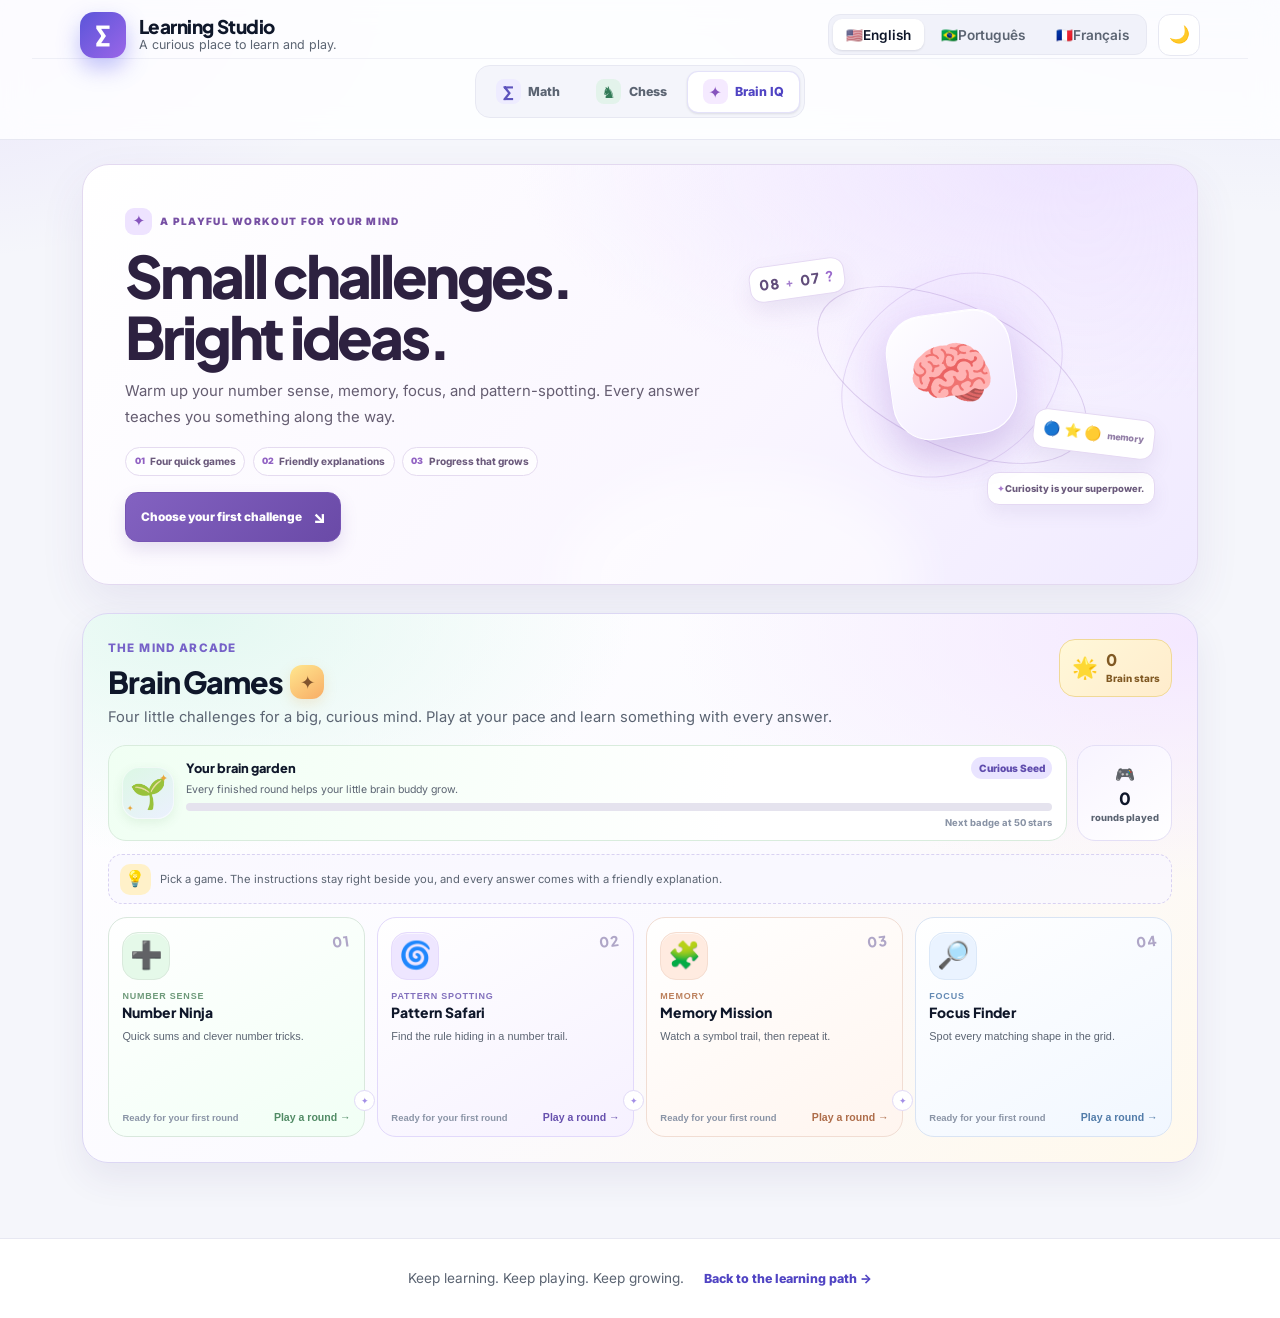
==== brain.html @ b3d2fbbc "Separate Math, Chess, and Brain IQ pages" ====
<!DOCTYPE html>
<html lang="en">
<head>
  <meta charset="UTF-8" />
  <meta name="viewport" content="width=device-width, initial-scale=1.0" />
  <meta name="description" content="Play short brain-training games for number sense, patterns, memory, and focus. Friendly explanations with optional audio." />
  <meta name="theme-color" content="#4f46e5" />
  <title>Brain IQ Games — Learning Studio</title>
  <link rel="icon" href="data:image/svg+xml,<svg xmlns='http://www.w3.org/2000/svg' viewBox='0 0 100 100'><text y='.9em' font-size='90'>🧠</text></svg>" />
  <link rel="preconnect" href="https://fonts.googleapis.com" />
  <link rel="preconnect" href="https://fonts.gstatic.com" crossorigin />
  <link href="https://fonts.googleapis.com/css2?family=Inter:wght@400;500;600;700&family=Plus+Jakarta+Sans:wght@600;700;800&display=swap" rel="stylesheet" />
  <link rel="stylesheet" href="styles.css" />
</head>
<body data-page="brain">
  <header class="app-header suite-header">
    <div class="header-inner">
      <a class="brand brand-link" href="index.html" aria-label="Learning Studio home">
        <span class="logo" aria-hidden="true">∑</span>
        <span class="brand-text"><strong data-shell-copy="brandName">Learning Studio</strong><span class="tagline" data-shell-copy="tagline">A curious place to learn and play.</span></span>
      </a>
      <div class="header-actions">
        <div class="lang-switcher" role="group" aria-label="Language" data-shell-copy-aria="languageLabel">
          <button class="lang-btn" data-lang="en" type="button" aria-label="English"><span aria-hidden="true">🇺🇸</span><span class="lang-name">English</span></button>
          <button class="lang-btn" data-lang="pt" type="button" aria-label="Português"><span aria-hidden="true">🇧🇷</span><span class="lang-name">Português</span></button>
          <button class="lang-btn" data-lang="fr" type="button" aria-label="Français"><span aria-hidden="true">🇫🇷</span><span class="lang-name">Français</span></button>
        </div>
        <button class="theme-toggle" id="themeToggle" type="button" aria-label="Toggle dark mode" title="Toggle dark mode" data-shell-copy-aria="toggleTheme" data-shell-copy-title="toggleTheme"><span class="theme-icon-moon">🌙</span><span class="theme-icon-sun">☀️</span></button>
      </div>
    </div>
    <nav class="learning-nav" aria-label="Learning areas" data-shell-copy-aria="learningAreasLabel">
      <div class="learning-nav-inner">
        <a class="learning-nav-link" href="index.html"><span class="learning-nav-icon" aria-hidden="true">∑</span><span data-shell-copy="navMath">Math</span></a>
        <a class="learning-nav-link" href="chess.html"><span class="learning-nav-icon chess" aria-hidden="true">♞</span><span data-shell-copy="navChess">Chess</span></a>
        <a class="learning-nav-link is-active" href="brain.html" aria-current="page"><span class="learning-nav-icon brain" aria-hidden="true">✦</span><span data-shell-copy="navBrain">Brain IQ</span></a>
      </div>
    </nav>
  </header>

  <main class="container experience-page brain-experience-page">
    <section class="experience-hero brain-experience-hero" aria-labelledby="pageTitle">
      <div class="experience-hero-copy">
        <p class="experience-kicker"><span>✦</span><span data-shell-copy="brainKicker">A PLAYFUL WORKOUT FOR YOUR MIND</span></p>
        <h1 id="pageTitle" data-shell-copy="brainHeroTitle">Small challenges. Bright ideas.</h1>
        <p class="experience-subtitle" data-shell-copy="brainHeroSubtitle">Warm up your number sense, memory, focus, and pattern-spotting. Every answer teaches you something along the way.</p>
        <div class="experience-highlights"><span><i>01</i><span data-shell-copy="brainHighlightOne">Four quick games</span></span><span><i>02</i><span data-shell-copy="brainHighlightTwo">Friendly explanations</span></span><span><i>03</i><span data-shell-copy="brainHighlightThree">Progress that grows</span></span></div>
        <a class="experience-cta" href="#brainGames"><span data-shell-copy="brainCta">Choose your first challenge</span><span aria-hidden="true">↘</span></a>
      </div>
      <div class="experience-art brain-experience-art" aria-hidden="true">
        <div class="brain-art-glow"></div>
        <div class="brain-art-orbit orbit-one"></div><div class="brain-art-orbit orbit-two"></div>
        <div class="brain-art-core">🧠</div>
        <div class="brain-art-card brain-card-number"><span>08</span><i>+</i><span>07</span><b>?</b></div>
        <div class="brain-art-card brain-card-memory"><span>🔵</span><span>⭐</span><span>🟡</span><i>memory</i></div>
        <div class="brain-art-note"><span>✦</span><span data-shell-copy="brainArtNote">Curiosity is your superpower.</span></div>
      </div>
    </section>

    <section class="brain-games-hub page-game-section" id="brainGames" aria-label="Brain IQ games">
      <div id="brainGamesApp" class="brain-games-app"></div>
    </section>
  </main>

  <footer class="app-footer suite-footer"><p data-shell-copy="footer">Keep learning. Keep playing. Keep growing.</p><a href="index.html" data-shell-copy="footerMathLink">Back to the learning path →</a></footer>
  <script src="site-shell.js"></script>
  <script src="brain-games.js"></script>
</body>
</html>
---- styles.css ----
/* ============================================================
   Mathematics Mastery — Design System & Layout
   ============================================================ */

:root {
  color-scheme: light;

  /* Core palette (light) */
  --bg: #eef1f9;
  --bg-soft: #f6f8fd;
  --surface: #ffffff;
  --surface-2: #f3f5fb;
  --primary: #6366f1;
  --primary-strong: #4f46e5;
  --primary-soft: #eef0ff;
  --primary-dark: #312e81;
  --accent: #8b5cf6;
  --text: #0f172a;
  --text-muted: #5b6472;
  --text-faint: #8a94a6;
  --border: #e4e8f2;
  --ring: rgba(99, 102, 241, 0.28);
  --success: #059669;
  --success-soft: #ecfdf5;
  --warning: #b45309;
  --warning-soft: #fffbeb;
  --danger: #be123c;
  --danger-soft: #fff1f2;
  --header-bg: rgba(255, 255, 255, 0.82);

  --shadow-sm: 0 1px 2px rgba(15, 23, 42, 0.05), 0 1px 3px rgba(15, 23, 42, 0.06);
  --shadow: 0 4px 14px rgba(15, 23, 42, 0.07), 0 1px 3px rgba(15, 23, 42, 0.06);
  --shadow-lg: 0 20px 45px rgba(15, 23, 42, 0.14), 0 6px 14px rgba(15, 23, 42, 0.08);

  --radius-sm: 8px;
  --radius: 14px;
  --radius-lg: 22px;
  --transition: 0.2s cubic-bezier(0.4, 0, 0.2, 1);
  --grad-primary: linear-gradient(135deg, #6366f1 0%, #8b5cf6 100%);

  --font-display: 'Plus Jakarta Sans', 'Inter', system-ui, sans-serif;
  --font-body: 'Inter', system-ui, -apple-system, 'Segoe UI', Roboto, sans-serif;
}

[data-theme="dark"] {
  color-scheme: dark;
  --bg: #0b1020;
  --bg-soft: #0e1428;
  --surface: #131a2e;
  --surface-2: #1a2238;
  --primary: #818cf8;
  --primary-strong: #6366f1;
  --primary-soft: rgba(99, 102, 241, 0.16);
  --primary-dark: #c7d2fe;
  --accent: #a78bfa;
  --text: #e6e9f2;
  --text-muted: #a5b0c6;
  --text-faint: #78839a;
  --border: #25304a;
  --ring: rgba(129, 140, 248, 0.35);
  --success: #34d399;
  --success-soft: rgba(16, 185, 129, 0.14);
  --warning: #fbbf24;
  --warning-soft: rgba(245, 158, 11, 0.14);
  --danger: #fb7185;
  --danger-soft: rgba(244, 63, 94, 0.14);
  --header-bg: rgba(19, 26, 46, 0.82);
}

*, *::before, *::after { box-sizing: border-box; }

html { scroll-behavior: smooth; -webkit-text-size-adjust: 100%; }

body {
  margin: 0;
  font-family: var(--font-body);
  background: var(--bg);
  color: var(--text);
  line-height: 1.6;
  min-height: 100vh;
  display: flex;
  flex-direction: column;
  background-image:
    radial-gradient(1100px 540px at 100% -12%, rgba(99, 102, 241, 0.12), transparent 60%),
    radial-gradient(900px 480px at -8% 0%, rgba(139, 92, 246, 0.12), transparent 55%);
  background-attachment: fixed;
}

img, svg, video, canvas { max-width: 100%; display: block; }

::selection { background: rgba(99, 102, 241, 0.25); }

:focus-visible { outline: 3px solid var(--ring); outline-offset: 2px; border-radius: 6px; }

/* ---------- Header ---------- */
.app-header {
  position: sticky;
  top: 0;
  z-index: 100;
  background: var(--header-bg);
  backdrop-filter: blur(14px) saturate(160%);
  -webkit-backdrop-filter: blur(14px) saturate(160%);
  border-bottom: 1px solid var(--border);
  padding: 0.85rem 2rem;
}

.header-inner {
  max-width: 1120px;
  margin: 0 auto;
  display: flex;
  align-items: center;
  justify-content: space-between;
  gap: 1rem;
  flex-wrap: wrap;
}

.brand { display: flex; align-items: center; gap: 0.8rem; }

.logo {
  width: 46px;
  height: 46px;
  border-radius: 14px;
  background: var(--grad-primary);
  color: #fff;
  display: grid;
  place-items: center;
  font-size: 1.45rem;
  box-shadow: 0 10px 22px rgba(99, 102, 241, 0.4);
}

.brand-text { display: flex; flex-direction: column; line-height: 1.15; }
.brand-text h1 {
  font-family: var(--font-display);
  font-size: 1.25rem;
  font-weight: 800;
  margin: 0;
  letter-spacing: -0.01em;
}
.brand-text .tagline { font-size: 0.78rem; color: var(--text-muted); }

.header-actions { display: flex; align-items: center; gap: 0.7rem; flex-wrap: wrap; }

/* Language switcher */
.lang-switcher {
  display: flex;
  gap: 0.3rem;
  padding: 0.28rem;
  background: var(--surface-2);
  border: 1px solid var(--border);
  border-radius: 12px;
}

.lang-btn {
  border: none;
  background: transparent;
  padding: 0.45rem 0.8rem;
  border-radius: 9px;
  font-size: 0.85rem;
  font-weight: 600;
  font-family: var(--font-body);
  color: var(--text-muted);
  cursor: pointer;
  transition: var(--transition);
  white-space: nowrap;
}
.lang-btn:hover { color: var(--text); }
.lang-btn.active {
  background: var(--surface);
  color: var(--text);
  box-shadow: var(--shadow-sm);
}

/* Theme toggle */
.theme-toggle {
  width: 42px;
  height: 42px;
  border-radius: 12px;
  border: 1px solid var(--border);
  background: var(--surface);
  color: var(--text);
  cursor: pointer;
  display: grid;
  place-items: center;
  font-size: 1.05rem;
  transition: var(--transition);
}
.theme-toggle:hover { border-color: var(--primary); transform: translateY(-1px); }
.theme-icon-sun { display: none; }
[data-theme="dark"] .theme-icon-moon { display: none; }
[data-theme="dark"] .theme-icon-sun { display: inline; }

/* Level filter nav */
.level-nav {
  padding: 0.7rem 1rem;
  background: var(--surface);
  border-bottom: 1px solid var(--border);
}
.level-nav-inner {
  max-width: 1120px;
  margin: 0 auto;
  display: flex;
  gap: 0.5rem;
  flex-wrap: wrap;
  justify-content: center;
}
.level-btn {
  padding: 0.5rem 1.15rem;
  border: 1px solid var(--border);
  background: var(--surface);
  border-radius: 999px;
  cursor: pointer;
  font-size: 0.88rem;
  font-weight: 600;
  font-family: var(--font-body);
  color: var(--text-muted);
  transition: var(--transition);
}
.level-btn:hover { border-color: var(--primary); color: var(--text); }
.level-btn.active {
  background: var(--grad-primary);
  border-color: transparent;
  color: #fff;
  box-shadow: 0 8px 18px rgba(99, 102, 241, 0.35);
}

/* ---------- Layout container ---------- */
.container {
  width: 100%;
  max-width: 1120px;
  margin: 0 auto;
  padding: 2rem;
  flex: 1;
}

/* ---------- Hero ---------- */
.hero {
  position: relative;
  overflow: hidden;
  padding: 2.4rem 2.2rem;
  border-radius: var(--radius-lg);
  background: var(--grad-primary);
  color: #fff;
  margin-bottom: 2rem;
  box-shadow: var(--shadow-lg);
}
.hero-inner { position: relative; z-index: 1; max-width: 680px; }
.hero-kicker {
  margin: 0 0 0.5rem;
  font-size: 0.82rem;
  font-weight: 700;
  letter-spacing: 0.12em;
  text-transform: uppercase;
  opacity: 0.85;
}
.hero-title {
  font-family: var(--font-display);
  font-size: 2rem;
  font-weight: 800;
  line-height: 1.15;
  margin: 0 0 0.6rem;
  letter-spacing: -0.02em;
}
.hero-subtitle { margin: 0; font-size: 1rem; opacity: 0.92; }
.hero-symbol {
  position: absolute;
  font-size: 5rem;
  font-weight: 800;
  opacity: 0.16;
  user-select: none;
  pointer-events: none;
  animation: float 7s ease-in-out infinite;
}
.hero-symbol.s1 { top: 4%; right: 8%; }
.hero-symbol.s2 { bottom: 8%; right: 26%; animation-delay: 1.2s; font-size: 4rem; }
.hero-symbol.s3 { top: 12%; right: 34%; animation-delay: 2.1s; font-size: 3.2rem; }
.hero-symbol.s4 { bottom: 2%; right: 6%; animation-delay: 3s; }

@keyframes float {
  0%, 100% { transform: translateY(0) rotate(0deg); }
  50% { transform: translateY(-14px) rotate(6deg); }
}

/* ---------- Topic cards ---------- */
.section-label {
  font-family: var(--font-display);
  font-size: 1.15rem;
  font-weight: 700;
  margin: 0 0 1rem;
  display: flex;
  align-items: center;
  gap: 0.5rem;
}
.section-label .count {
  font-size: 0.78rem;
  font-weight: 700;
  color: var(--text-faint);
  background: var(--surface-2);
  border: 1px solid var(--border);
  padding: 0.1rem 0.55rem;
  border-radius: 999px;
}

.topic-list {
  display: grid;
  grid-template-columns: repeat(auto-fill, minmax(300px, 1fr));
  gap: 1.25rem;
}

.topic-card {
  background: var(--surface);
  border: 1px solid var(--border);
  border-radius: var(--radius);
  padding: 1.35rem;
  box-shadow: var(--shadow-sm);
  transition: var(--transition);
  cursor: pointer;
  text-align: left;
  display: flex;
  flex-direction: column;
  gap: 0.7rem;
  position: relative;
}
.topic-card:hover {
  border-color: var(--primary);
  box-shadow: var(--shadow-lg);
  transform: translateY(-4px);
}
.topic-card:active { transform: translateY(-2px); }

.card-top { display: flex; align-items: center; justify-content: space-between; gap: 0.75rem; }
.card-icon {
  width: 46px;
  height: 46px;
  border-radius: 13px;
  background: var(--primary-soft);
  display: grid;
  place-items: center;
  font-size: 1.45rem;
  flex-shrink: 0;
}
.card-level {
  font-size: 0.72rem;
  font-weight: 700;
  text-transform: uppercase;
  letter-spacing: 0.05em;
  padding: 0.28rem 0.7rem;
  border-radius: 999px;
}
.card-level.beginner { background: var(--success-soft); color: var(--success); }
.card-level.intermediate { background: var(--warning-soft); color: var(--warning); }
.card-level.advanced { background: var(--danger-soft); color: var(--danger); }

.topic-card h3 {
  font-family: var(--font-display);
  font-size: 1.15rem;
  font-weight: 700;
  margin: 0;
  line-height: 1.3;
  letter-spacing: -0.01em;
}
.card-desc { font-size: 0.9rem; color: var(--text-muted); margin: 0; }
.card-footer {
  margin-top: auto;
  padding-top: 0.7rem;
  border-top: 1px dashed var(--border);
  font-size: 0.78rem;
  color: var(--text-faint);
  display: flex;
  align-items: center;
  gap: 0.35rem;
}

/* ---------- Empty state ---------- */
.empty-state {
  text-align: center;
  padding: 4.5rem 2rem;
  color: var(--text-muted);
  display: grid;
  place-items: center;
  gap: 0.5rem;
}
.empty-state .empty-icon { font-size: 3.2rem; }
.empty-state p { margin: 0; }

/* ---------- Topic detail ---------- */
.topic-detail {
  background: var(--surface);
  border-radius: var(--radius-lg);
  border: 1px solid var(--border);
  box-shadow: var(--shadow);
  overflow: hidden;
}

.breadcrumb {
  padding: 1rem 1.5rem;
  border-bottom: 1px solid var(--border);
  display: flex;
  align-items: center;
  justify-content: space-between;
}
.back-btn {
  padding: 0.5rem 1rem;
  border: 1px solid var(--border);
  background: var(--surface);
  border-radius: 10px;
  cursor: pointer;
  font-size: 0.9rem;
  font-weight: 600;
  font-family: var(--font-body);
  color: var(--text);
  transition: var(--transition);
  display: inline-flex;
  align-items: center;
  gap: 0.4rem;
}
.back-btn:hover { border-color: var(--primary); color: var(--primary); transform: translateX(-2px); }

.topic-head {
  padding: 1.75rem 1.5rem;
  border-bottom: 1px solid var(--border);
  background: linear-gradient(180deg, var(--surface-2), transparent);
}
.topic-title {
  font-family: var(--font-display);
  font-size: 1.9rem;
  font-weight: 800;
  margin: 0 0 0.75rem;
  line-height: 1.2;
  letter-spacing: -0.02em;
}
.topic-meta { display: flex; gap: 0.5rem; flex-wrap: wrap; margin-bottom: 1rem; }
.badge {
  padding: 0.32rem 0.85rem;
  border-radius: 999px;
  font-size: 0.8rem;
  font-weight: 700;
}
.badge.beginner { background: var(--success-soft); color: var(--success); }
.badge.intermediate { background: var(--warning-soft); color: var(--warning); }
.badge.advanced { background: var(--danger-soft); color: var(--danger); }
.badge.lang { background: var(--primary-soft); color: var(--primary-strong); }

.topic-desc { margin: 0; font-size: 1.02rem; color: var(--text-muted); }

/* Diagram figure & inline SVG images */
.figure { margin: 1.25rem 0 0; }
.figure-img {
  display: flex;
  justify-content: center;
  align-items: center;
  padding: 1.4rem;
  background: var(--surface-2);
  border: 1px solid var(--border);
  border-radius: var(--radius);
}
.figure-img svg { width: 100%; height: auto; max-width: 480px; }
.figcaption {
  text-align: center;
  font-size: 0.8rem;
  color: var(--text-faint);
  margin-top: 0.6rem;
}

/* Adaptive colors for inline SVG diagrams */
.figure svg text { font-family: var(--font-body); font-size: 14px; }
.figure svg .fill-primary { fill: var(--primary); }
.figure svg .fill-accent { fill: var(--accent); }
.figure svg .fill-success { fill: var(--success); }
.figure svg .fill-soft { fill: var(--primary-soft); }
.figure svg .fill-surface { fill: var(--surface); }
.figure svg .fill-text { fill: var(--text); }
.figure svg .fill-muted { fill: var(--text-muted); }
.figure svg .stroke-primary { stroke: var(--primary); }
.figure svg .stroke-accent { stroke: var(--accent); }
.figure svg .stroke-muted { stroke: var(--text-faint); }
.figure svg .axis { stroke: var(--text-faint); }

/* Video lesson */
.video-section { margin-top: 1.25rem; }
.video-title { font-family: var(--font-display); font-size: 1.05rem; font-weight: 700; margin: 0 0 0.75rem; }
.topic-video {
  width: 100%;
  aspect-ratio: 16 / 9;
  border-radius: var(--radius);
  border: 1px solid var(--border);
  background: #000;
  display: block;
}

/* Steps */
.steps-section { padding: 1.5rem; }
.steps-section h3 {
  font-family: var(--font-display);
  font-size: 1.2rem;
  font-weight: 700;
  margin: 0 0 1rem;
}
.steps-grid {
  display: grid;
  grid-template-columns: repeat(auto-fill, minmax(340px, 1fr));
  gap: 1.25rem;
}
.step-card {
  background: var(--bg-soft);
  border: 1px solid var(--border);
  border-radius: var(--radius);
  padding: 1.35rem;
  transition: var(--transition);
  overflow: hidden;
}
.step-card:hover { border-color: var(--primary); box-shadow: var(--shadow); }
.step-header { display: flex; align-items: center; gap: 0.8rem; margin-bottom: 0.9rem; }
.step-num {
  width: 36px;
  height: 36px;
  border-radius: 11px;
  background: var(--grad-primary);
  color: #fff;
  font-weight: 800;
  font-size: 0.95rem;
  display: grid;
  place-items: center;
  box-shadow: 0 6px 14px rgba(99, 102, 241, 0.35);
  flex-shrink: 0;
}
.step-card h4 { font-family: var(--font-display); font-size: 1.05rem; font-weight: 700; margin: 0; }
.step-body { font-size: 0.95rem; display: grid; gap: 0.85rem; }
.step-body > p { margin: 0; color: var(--text-muted); }

.formula-box {
  background: var(--primary-soft);
  border: 1px solid rgba(99, 102, 241, 0.22);
  border-left: 4px solid var(--primary);
  padding: 0.9rem 1.1rem;
  border-radius: 0 10px 10px 0;
  overflow-x: auto;
  font-size: 1.05rem;
}
.formula-box .katex-display { margin: 0; padding: 0.2rem 0; }

.example-box {
  border: 1px solid rgba(16, 185, 129, 0.32);
  border-radius: var(--radius);
  padding: 1rem 1.2rem;
  background: var(--success-soft);
}
.example-title { font-weight: 700; color: var(--success); margin-bottom: 0.55rem; font-size: 0.95rem; }
.example-body { font-size: 0.92rem; }
.example-body p { margin: 0.28rem 0; }
.final-answer {
  margin-top: 0.55rem;
  padding: 0.5rem 0.85rem;
  border-radius: 9px;
  background: var(--surface);
  border: 1px solid var(--border);
  font-weight: 700;
  color: var(--primary-dark);
}

/* ---------- Footer ---------- */
.app-footer {
  text-align: center;
  padding: 1.8rem 2rem;
  color: var(--text-muted);
  font-size: 0.85rem;
  border-top: 1px solid var(--border);
  background: var(--surface);
}
.app-footer p { margin: 0; }

/* ---------- Utilities ---------- */
.hidden { display: none !important; }

/* ---------- Scrollbar ---------- */
::-webkit-scrollbar { width: 12px; height: 12px; }
::-webkit-scrollbar-track { background: transparent; }
::-webkit-scrollbar-thumb { background: var(--border); border-radius: 999px; border: 3px solid var(--bg); }
::-webkit-scrollbar-thumb:hover { background: var(--text-faint); }

/* ---------- Responsive ---------- */
@media (max-width: 760px) {
  .app-header { padding: 0.75rem 1rem; }
  .container { padding: 1.25rem 1rem; }
  .hero { padding: 1.8rem 1.4rem; }
  .hero-title { font-size: 1.55rem; }
  .topic-title { font-size: 1.5rem; }
  .steps-grid { grid-template-columns: 1fr; }
  .topic-list { grid-template-columns: 1fr; }
}

@media (max-width: 480px) {
  .lang-switcher { width: 100%; }
  .lang-btn { flex: 1; text-align: center; }
}

@media (prefers-reduced-motion: reduce) {
  *, *::before, *::after { animation-duration: 0.001ms !important; transition-duration: 0.001ms !important; }
  html { scroll-behavior: auto; }
}

/* ---------- Action buttons ---------- */
.topic-actions { display: flex; gap: 0.6rem; flex-wrap: wrap; margin-top: 1.25rem; }
.primary-btn {
  display: inline-flex;
  align-items: center;
  justify-content: center;
  gap: 0.4rem;
  padding: 0.6rem 1.2rem;
  border: none;
  border-radius: 12px;
  background: var(--grad-primary);
  color: #fff;
  font-size: 0.92rem;
  font-weight: 700;
  font-family: var(--font-body);
  cursor: pointer;
  transition: var(--transition);
  box-shadow: 0 8px 18px rgba(99, 102, 241, 0.35);
}
.primary-btn:hover { transform: translateY(-2px); box-shadow: 0 12px 24px rgba(99, 102, 241, 0.45); }
.primary-btn.outline {
  background: var(--surface);
  color: var(--primary-strong);
  border: 1.5px solid var(--primary);
  box-shadow: none;
}
.primary-btn.outline:hover { background: var(--primary-soft); transform: translateY(-2px); }

/* ---------- Quiz ---------- */
.quiz-section { padding: 1.5rem; border-top: 1px solid var(--border); }
.quiz-section h3 { font-family: var(--font-display); font-size: 1.2rem; font-weight: 700; margin: 0 0 0.75rem; }
.quiz-score {
  display: inline-block;
  padding: 0.35rem 0.9rem;
  border-radius: 999px;
  background: var(--primary-soft);
  color: var(--primary-strong);
  font-weight: 700;
  font-size: 0.9rem;
  margin-bottom: 1.25rem;
}
.quiz-question { margin-bottom: 1.5rem; }
.quiz-q-text { font-weight: 600; margin: 0 0 0.7rem; }
.quiz-options { display: grid; gap: 0.5rem; }
.quiz-option {
  text-align: left;
  padding: 0.7rem 1rem;
  border: 1.5px solid var(--border);
  border-radius: 10px;
  background: var(--surface);
  color: var(--text);
  font-family: var(--font-body);
  font-size: 0.95rem;
  cursor: pointer;
  transition: var(--transition);
}
.quiz-option:hover:not(:disabled) { border-color: var(--primary); background: var(--primary-soft); }
.quiz-option:disabled { cursor: default; opacity: 0.92; }
.quiz-option.correct { border-color: var(--success); background: var(--success-soft); color: var(--success); font-weight: 700; animation: answer-pop 0.38s cubic-bezier(.2, 1.5, .4, 1); }
.quiz-option.wrong { border-color: var(--danger); background: var(--danger-soft); color: var(--danger); animation: answer-wiggle 0.32s ease-in-out; }
@keyframes answer-pop { 50% { transform: scale(1.025); } }
@keyframes answer-wiggle { 25% { transform: translateX(-4px); } 75% { transform: translateX(4px); } }
.quiz-feedback { margin: 0.6rem 0 0; font-size: 0.9rem; }
.quiz-feedback.ok { color: var(--success); }
.quiz-feedback.bad { color: var(--danger); }
.quiz-empty { color: var(--text-muted); }

/* ---------- Card progress badges ---------- */
.card-progress { display: flex; gap: 0.4rem; flex-wrap: wrap; }
.mini-badge {
  font-size: 0.72rem;
  font-weight: 700;
  padding: 0.18rem 0.6rem;
  border-radius: 999px;
}
.mini-badge.done { background: var(--success-soft); color: var(--success); }
.mini-badge.score { background: var(--primary-soft); color: var(--primary-strong); }

/* ---------- Lesson player (video-style) ---------- */
body.no-scroll { overflow: hidden; }
.lesson-player {
  position: fixed;
  inset: 0;
  z-index: 200;
  display: flex;
  align-items: center;
  justify-content: center;
  padding: 1rem;
}
.lesson-backdrop {
  position: absolute;
  inset: 0;
  background: rgba(8, 11, 22, 0.72);
  backdrop-filter: blur(4px);
}
.lesson-modal {
  position: relative;
  width: min(760px, 100%);
  max-height: 92vh;
  display: flex;
  flex-direction: column;
  background: var(--surface);
  border: 1px solid var(--border);
  border-radius: var(--radius-lg);
  box-shadow: var(--shadow-lg);
  overflow: hidden;
}
.lesson-topbar {
  display: flex;
  align-items: center;
  justify-content: space-between;
  gap: 1rem;
  padding: 1rem 1.25rem;
  border-bottom: 1px solid var(--border);
}
.lesson-title { font-family: var(--font-display); font-weight: 700; font-size: 1.05rem; }
.lesson-close {
  border: none;
  background: var(--surface-2);
  color: var(--text);
  width: 36px;
  height: 36px;
  border-radius: 10px;
  cursor: pointer;
  font-size: 1rem;
  transition: var(--transition);
}
.lesson-close:hover { background: var(--danger-soft); color: var(--danger); }
.lesson-stage { padding: 1.5rem; overflow-y: auto; max-height: 60vh; }
.lesson-step-num {
  display: inline-grid;
  place-items: center;
  width: 34px;
  height: 34px;
  border-radius: 10px;
  background: var(--grad-primary);
  color: #fff;
  font-weight: 800;
  margin-bottom: 0.75rem;
}
.lesson-slide h3 { font-family: var(--font-display); font-size: 1.25rem; font-weight: 700; margin: 0 0 0.75rem; }
.lesson-body { color: var(--text-muted); margin: 0 0 0.85rem; }
.lesson-progress { height: 6px; background: var(--surface-2); }
.lesson-progress-fill { height: 100%; width: 0%; background: var(--grad-primary); transition: width 0.4s ease; }
.lesson-controls {
  display: flex;
  align-items: center;
  justify-content: center;
  gap: 0.6rem;
  padding: 1rem 1.25rem;
  border-top: 1px solid var(--border);
}
.lesson-btn {
  width: 46px;
  height: 46px;
  border-radius: 12px;
  border: 1px solid var(--border);
  background: var(--surface);
  color: var(--text);
  font-size: 1.05rem;
  cursor: pointer;
  transition: var(--transition);
}
.lesson-btn:hover { border-color: var(--primary); }
.lesson-btn.play {
  background: var(--grad-primary);
  border-color: transparent;
  color: #fff;
  width: 58px;
  height: 58px;
  font-size: 1.3rem;
  box-shadow: 0 8px 18px rgba(99, 102, 241, 0.4);
}
.lesson-counter { font-size: 0.9rem; font-weight: 700; color: var(--text-muted); margin-left: 0.5rem; }

@media (max-width: 640px) {
  .lesson-stage { max-height: 55vh; padding: 1.1rem; }
  .topic-actions { flex-direction: column; }
  .primary-btn { justify-content: center; }
}

/* ---------- Clearer discovery and video-first home ---------- */
:root {
  --bg: #f5f6fb;
  --bg-soft: #fafaff;
  --surface: #fff;
  --surface-2: #f1f2fa;
  --primary: #6255d8;
  --primary-strong: #5044c3;
  --primary-soft: #eeedff;
  --accent: #a46fe8;
  --border: #e7e8f2;
  --grad-primary: linear-gradient(135deg, #5b55d9 0%, #9a66e8 100%);
}

[data-theme="dark"] {
  --bg: #0d1020;
  --bg-soft: #11162a;
  --surface: #151a30;
  --surface-2: #1c2240;
  --primary: #9690ff;
  --primary-strong: #b8b3ff;
  --primary-soft: rgba(130, 122, 255, 0.17);
  --accent: #c08cff;
  --border: #2a3150;
  --grad-primary: linear-gradient(135deg, #645adf 0%, #8d5bd0 100%);
}

.app-header { padding-block: 0.72rem; }
.logo { font-family: var(--font-display); font-size: 1.55rem; font-weight: 800; }
.level-nav { padding-block: 0.6rem; background: color-mix(in srgb, var(--surface) 90%, transparent); }
.level-nav-inner { justify-content: flex-start; }
.level-btn { background: transparent; padding: 0.44rem 0.95rem; }
.level-btn.active { background: var(--primary-soft); border-color: var(--primary); color: var(--primary-strong); box-shadow: none; }

.container { max-width: 1180px; padding-top: 1.7rem; }
.hero {
  padding: clamp(2rem, 4vw, 3.5rem);
  min-height: 280px;
  display: flex;
  align-items: center;
  background:
    radial-gradient(circle at 84% 30%, rgba(202, 190, 255, 0.23), transparent 22%),
    linear-gradient(120deg, #151c48 0%, #3939a6 58%, #754ec0 100%);
  box-shadow: 0 24px 50px rgba(54, 48, 139, 0.22);
}
.hero-inner { max-width: 660px; }
.hero-kicker { letter-spacing: 0.08em; font-size: 0.76rem; }
.hero-title { max-width: 650px; font-size: clamp(2.2rem, 4.6vw, 3.55rem); letter-spacing: -0.05em; }
.hero-subtitle { max-width: 570px; font-size: 1.04rem; line-height: 1.7; color: rgba(255, 255, 255, 0.84); }
.hero-symbol { opacity: 0.11; }
.hero-actions { display: flex; align-items: center; flex-wrap: wrap; gap: 1.1rem; margin-top: 1.35rem; }
.hero-cta { background: #fff; color: #38308f; box-shadow: 0 10px 25px rgba(19, 16, 72, 0.2); text-decoration: none; }
.hero-cta:hover { background: #f5f3ff; box-shadow: 0 12px 28px rgba(19, 16, 72, 0.25); }
.hero-link { color: #fff; text-decoration: none; font-size: 0.93rem; font-weight: 700; }
.hero-link:hover { text-decoration: underline; text-underline-offset: 4px; }

.continue-card {
  display: flex;
  align-items: center;
  gap: 0.95rem;
  margin: -0.7rem 0 2rem;
  padding: 0.95rem 1.1rem;
  border: 1px solid var(--border);
  border-radius: var(--radius);
  background: var(--surface);
  box-shadow: var(--shadow-sm);
}
.continue-mark { width: 40px; height: 40px; display: grid; place-items: center; border-radius: 12px; color: var(--primary-strong); background: var(--primary-soft); font-size: 1.25rem; }
.continue-card p { margin: 0 0 0.12rem; color: var(--text-muted); font-size: 0.78rem; }
.continue-card strong { font-family: var(--font-display); font-size: 0.98rem; }
.continue-btn { margin-left: auto; border: 0; border-radius: 10px; padding: 0.65rem 0.9rem; background: var(--primary-soft); color: var(--primary-strong); font: 700 0.85rem var(--font-body); cursor: pointer; }
.continue-btn:hover { background: var(--primary); color: #fff; }

.video-library, .lesson-browser { margin: 2.4rem 0 3rem; }
.section-heading { display: flex; align-items: flex-end; justify-content: space-between; gap: 1rem; margin-bottom: 1.15rem; }
.section-eyebrow { color: var(--primary-strong); font-size: 0.73rem; font-weight: 800; letter-spacing: 0.1em; margin: 0 0 0.35rem; text-transform: uppercase; }
.section-title { display: flex; align-items: center; gap: 0.55rem; margin: 0; font: 800 clamp(1.45rem, 2.5vw, 1.9rem)/1.2 var(--font-display); letter-spacing: -0.035em; }
.section-description { color: var(--text-muted); font-size: 0.92rem; margin: 0.4rem 0 0; }
.section-pill { flex-shrink: 0; margin-bottom: 0.15rem; border: 1px solid var(--border); background: var(--surface); color: var(--text-muted); padding: 0.38rem 0.72rem; border-radius: 999px; font-size: 0.76rem; font-weight: 700; }
.video-list { display: grid; grid-template-columns: repeat(3, minmax(0, 1fr)); gap: 1rem; }
.video-card { min-width: 0; overflow: hidden; background: var(--surface); border: 1px solid var(--border); border-radius: 17px; box-shadow: var(--shadow-sm); transition: transform var(--transition), box-shadow var(--transition), border-color var(--transition); }
.video-card:hover { transform: translateY(-3px); border-color: color-mix(in srgb, var(--primary) 55%, var(--border)); box-shadow: var(--shadow); }
.video-frame { position: relative; aspect-ratio: 16 / 9; overflow: hidden; background: #151a31; isolation: isolate; }
.video-art { position: absolute; inset: 0; display: grid; place-items: center; overflow: hidden; color: #f5f2ff; background: radial-gradient(ellipse at 80% 25%, rgba(157, 122, 255, 0.38), transparent 33%), linear-gradient(140deg, #151b3b, #332f81 64%, #6854af); }
.video-art-grid { position: absolute; inset: 0; opacity: 0.23; background-image: linear-gradient(rgba(255,255,255,.15) 1px, transparent 1px), linear-gradient(90deg, rgba(255,255,255,.15) 1px, transparent 1px); background-size: 28px 28px; mask-image: linear-gradient(120deg, #000 0%, transparent 90%); }
.video-art-mark { position: absolute; left: 1rem; top: 0.7rem; z-index: 1; display: grid; place-items: center; width: 38px; height: 38px; border: 1px solid rgba(255,255,255,.24); border-radius: 11px; background: rgba(255,255,255,.11); font-size: 1.25rem; }
.video-art-equation { position: relative; z-index: 1; padding: 0.3rem 0.8rem; font: 700 clamp(1.05rem, 1.8vw, 1.5rem) var(--font-display); text-align: center; text-shadow: 0 3px 16px rgba(0,0,0,.28); }
.video-preview { position: absolute; z-index: 2; inset: 0; width: 100%; height: 100%; object-fit: cover; opacity: 0; transition: opacity 0.2s ease; }
.video-frame.is-playing .video-preview { opacity: 1; }
.video-preview-trigger { position: absolute; z-index: 3; left: 50%; top: 50%; transform: translate(-50%, -50%); display: flex; align-items: center; gap: 0.52rem; border: 1px solid rgba(255,255,255,.46); border-radius: 999px; background: rgba(20, 22, 55, .78); color: #fff; padding: 0.45rem 0.8rem 0.45rem 0.45rem; font: 700 0.75rem var(--font-body); white-space: nowrap; cursor: pointer; backdrop-filter: blur(8px); }
.video-preview-trigger:hover { background: #fff; color: #39308f; }
.video-frame.is-playing .video-preview-trigger { display: none; }
.video-play-mark { display: grid; place-items: center; width: 27px; height: 27px; border-radius: 50%; background: #fff; color: #3d368e; font-size: 0.7rem; padding-left: 2px; }
.video-card-content { padding: 0.95rem 1rem 1.05rem; }
.video-card-meta { display: flex; align-items: center; gap: 0.5rem; color: var(--text-faint); font-size: 0.72rem; font-weight: 700; }
.video-card-meta .card-level { letter-spacing: 0; text-transform: none; padding: 0.2rem 0.55rem; font-size: 0.68rem; }
.video-card h3 { margin: 0.55rem 0 0.32rem; font: 700 1rem/1.35 var(--font-display); }
.video-title-button { border: 0; padding: 0; background: none; color: var(--text); font: inherit; text-align: left; cursor: pointer; }
.video-title-button:hover { color: var(--primary-strong); }
.video-card-content > p { min-height: 2.6em; margin: 0; color: var(--text-muted); font-size: 0.81rem; line-height: 1.55; display: -webkit-box; -webkit-line-clamp: 2; -webkit-box-orient: vertical; overflow: hidden; }
.video-open-link { border: 0; padding: 0; margin-top: 0.75rem; color: var(--primary-strong); background: none; font: 700 0.81rem var(--font-body); cursor: pointer; }
.video-open-link:hover { text-decoration: underline; text-underline-offset: 3px; }
.video-more-btn { display: block; margin: 1rem auto 0; border: 1px solid var(--border); border-radius: 999px; padding: 0.64rem 1rem; background: var(--surface); color: var(--primary-strong); font: 700 0.84rem var(--font-body); cursor: pointer; }
.video-more-btn:hover { border-color: var(--primary); background: var(--primary-soft); }

.lesson-browser { padding-top: 0.35rem; }
.browse-heading { align-items: center; margin-bottom: 1.1rem; }
.section-title .count { font: 700 0.76rem var(--font-body); }
.search-box { display: flex; align-items: center; gap: 0.7rem; max-width: 680px; height: 52px; margin: 0 0 1.2rem; padding: 0 0.9rem; border: 1px solid var(--border); border-radius: 14px; background: var(--surface); color: var(--text-faint); box-shadow: var(--shadow-sm); }
.search-box:focus-within { border-color: var(--primary); box-shadow: 0 0 0 4px var(--ring); }
.search-box > span:first-child { font-size: 1.55rem; line-height: 1; }
.search-box input { width: 100%; min-width: 0; height: 100%; border: 0; outline: 0; background: transparent; color: var(--text); font: 0.91rem var(--font-body); }
.search-box input::placeholder { color: var(--text-faint); }
.search-shortcut { flex-shrink: 0; border: 1px solid var(--border); border-radius: 7px; padding: 0.15rem 0.42rem; color: var(--text-faint); font-size: 0.69rem; }
.topic-list { grid-template-columns: repeat(3, minmax(0, 1fr)); gap: 0.9rem; }
.topic-card { min-width: 0; min-height: 225px; padding: 1.05rem; border-radius: 16px; }
.topic-card:hover { transform: translateY(-2px); }
.topic-card h3 { font-size: 1.02rem; }
.card-icon { width: 40px; height: 40px; }
.card-desc { display: -webkit-box; -webkit-line-clamp: 3; -webkit-box-orient: vertical; overflow: hidden; font-size: 0.83rem; line-height: 1.55; }
.card-footer { padding-top: 0.6rem; font-size: 0.73rem; }
.empty-state { margin: 0; padding: 2.2rem 1rem; border: 1px dashed var(--border); border-radius: 16px; background: var(--surface); }
.clear-search-btn { border: 0; border-radius: 9px; padding: 0.5rem 0.75rem; background: var(--primary-soft); color: var(--primary-strong); font: 700 0.82rem var(--font-body); cursor: pointer; }

.topic-head { padding: clamp(1.2rem, 3vw, 2.2rem); }
.voice-explanation { position: relative; display: flex; align-items: center; justify-content: space-between; gap: 1rem; margin-top: 1.3rem; padding: 1rem; border: 1px solid color-mix(in srgb, var(--primary) 28%, var(--border)); border-radius: 15px; background: linear-gradient(110deg, var(--primary-soft), var(--surface)); }
.voice-copy { display: flex; align-items: flex-start; gap: 0.7rem; min-width: 0; }
.voice-icon { display: grid; place-items: center; flex: 0 0 36px; height: 36px; border-radius: 11px; background: var(--surface); font-size: 1rem; }
.voice-copy h3 { margin: 0 0 0.2rem; font: 700 0.9rem var(--font-display); }
.voice-copy p { margin: 0; color: var(--text-muted); font-size: 0.82rem; line-height: 1.55; }
.voice-actions { display: flex; flex-shrink: 0; gap: 0.45rem; }
.voice-btn, .voice-stop { border: 1px solid var(--border); border-radius: 10px; padding: 0.55rem 0.75rem; background: var(--surface); color: var(--primary-strong); font: 700 0.8rem var(--font-body); cursor: pointer; }
.voice-btn { border-color: transparent; background: var(--primary); color: #fff; }
.voice-btn:hover { filter: brightness(1.08); }
.voice-stop { color: var(--text-muted); }
.voice-stop:hover { border-color: var(--danger); color: var(--danger); }
.voice-status { position: absolute; left: 3.9rem; bottom: -1.15rem; margin: 0; color: var(--text-faint); font-size: 0.7rem; }
.topic-actions { margin-top: 1.6rem; }
.steps-section { padding: clamp(1.1rem, 3vw, 1.8rem); }
.step-card { border-radius: 16px; }

@media (max-width: 900px) {
  .video-list, .topic-list { grid-template-columns: repeat(2, minmax(0, 1fr)); }
}
@media (max-width: 640px) {
  .app-header { padding-inline: 0.85rem; }
  .header-inner { align-items: flex-start; }
  .brand-text h1 { font-size: 1.06rem; }
  .brand-text .tagline { font-size: 0.7rem; }
  .header-actions { justify-content: flex-end; gap: 0.45rem; }
  .lang-switcher { width: auto; padding: 0.2rem; }
  .lang-btn { padding: 0.42rem 0.5rem; font-size: 0.76rem; }
  .level-nav-inner { justify-content: flex-start; flex-wrap: nowrap; overflow-x: auto; padding: 0 0.1rem 0.2rem; }
  .level-btn { flex-shrink: 0; font-size: 0.78rem; }
  .container { padding: 1rem 0.9rem; }
  .hero { min-height: 0; padding: 1.75rem 1.3rem; border-radius: 19px; }
  .hero-title { font-size: clamp(2rem, 9vw, 2.65rem); }
  .hero-subtitle { font-size: 0.92rem; }
  .hero-symbol.s2, .hero-symbol.s3 { display: none; }
  .hero-actions { gap: 0.8rem; }
  .hero-cta { padding: 0.65rem 0.9rem; }
  .continue-card { margin-top: 0; gap: 0.65rem; padding: 0.75rem; }
  .continue-mark { width: 34px; height: 34px; }
  .continue-card strong { font-size: 0.82rem; }
  .continue-btn { padding: 0.55rem 0.62rem; font-size: 0.75rem; }
  .video-library, .lesson-browser { margin: 2rem 0 2.3rem; }
  .section-heading { align-items: flex-start; }
  .section-description { font-size: 0.83rem; }
  .section-pill { margin-top: 0.3rem; font-size: 0.68rem; }
  .video-list, .topic-list { grid-template-columns: 1fr; gap: 0.8rem; }
  .video-card { display: grid; grid-template-columns: 42% minmax(0, 1fr); align-items: stretch; }
  .video-frame { min-height: 100%; aspect-ratio: auto; }
  .video-card-content { padding: 0.7rem; }
  .video-card-meta { gap: 0.35rem; font-size: 0.65rem; }
  .video-card h3 { font-size: 0.88rem; margin-top: 0.4rem; }
  .video-card-content > p { min-height: 0; font-size: 0.73rem; -webkit-line-clamp: 2; }
  .video-open-link { margin-top: 0.55rem; font-size: 0.74rem; }
  .video-art-mark { left: 0.5rem; top: 0.5rem; width: 28px; height: 28px; font-size: 1rem; }
  .video-art-equation { padding: 0.25rem; font-size: 0.9rem; }
  .video-preview-trigger { gap: 0; padding: 0.32rem; }
  .video-preview-trigger > span:last-child { display: none; }
  .video-play-mark { width: 29px; height: 29px; }
  .search-box { height: 48px; }
  .search-shortcut { display: none; }
  .topic-card { min-height: 0; }
  .voice-explanation { align-items: flex-start; flex-direction: column; padding: 0.85rem; }
  .voice-actions { padding-left: 2.75rem; }
  .voice-status { position: static; margin: -0.55rem 0 0 2.75rem; }
  .topic-actions { flex-direction: row; }
  .topic-actions .primary-btn { flex: 1; padding-inline: 0.65rem; font-size: 0.82rem; }
}

@media (max-width: 380px) {
  .lang-btn { font-size: 0.68rem; padding-inline: 0.35rem; }
  .theme-toggle { width: 36px; height: 36px; }
  .video-card { grid-template-columns: 39% minmax(0, 1fr); }
  .topic-actions { flex-direction: column; }
}

/* ---------- Playful quest layer ---------- */
.quest-card {
  position: relative;
  display: grid;
  grid-template-columns: minmax(0, 1.12fr) minmax(290px, 0.88fr);
  align-items: center;
  gap: 1.2rem;
  overflow: hidden;
  margin: 1.15rem 0 2.35rem;
  padding: 1.2rem 1.35rem;
  border: 1px solid #e5dcff;
  border-radius: 20px;
  background: linear-gradient(115deg, #fff7dd 0%, #fffdf4 45%, #f1edff 100%);
  box-shadow: 0 8px 26px rgba(87, 67, 156, 0.09);
}
[data-theme="dark"] .quest-card { border-color: #3b3358; background: linear-gradient(115deg, #29223c 0%, #211f34 46%, #282343 100%); }
.quest-card::after { content: '✦  ·  ✧'; position: absolute; right: 28%; top: -0.45rem; color: rgba(151, 111, 225, 0.16); font-size: 4rem; letter-spacing: 0.2em; pointer-events: none; transform: rotate(-12deg); }
.quest-intro { position: relative; z-index: 1; display: flex; align-items: center; gap: 1rem; }
.quest-mascot { display: grid; place-items: center; flex: 0 0 88px; height: 88px; border: 1px solid rgba(255, 255, 255, 0.8); border-radius: 25px; background: linear-gradient(145deg, #fff, #f2eaff); box-shadow: 0 8px 18px rgba(69, 53, 141, 0.12); font-size: 3.3rem; animation: mascot-bob 3.2s ease-in-out infinite; }
@keyframes mascot-bob { 0%, 100% { transform: translateY(0) rotate(-2deg); } 50% { transform: translateY(-4px) rotate(2deg); } }
.quest-intro .section-eyebrow { color: #8261c1; margin-bottom: 0.2rem; }
.quest-intro h2 { margin: 0; color: #282447; font: 800 clamp(1.12rem, 2vw, 1.45rem)/1.25 var(--font-display); letter-spacing: -0.035em; }
[data-theme="dark"] .quest-intro h2 { color: var(--text); }
.quest-subtitle { margin: 0.35rem 0 0.75rem; color: #6e6980; font-size: 0.81rem; }
[data-theme="dark"] .quest-subtitle { color: var(--text-muted); }
.surprise-btn { border: 0; border-radius: 10px; padding: 0.57rem 0.82rem; background: #594bc5; color: #fff; box-shadow: 0 5px 13px rgba(75, 59, 174, 0.23); font: 700 0.8rem var(--font-body); cursor: pointer; transition: var(--transition); }
.surprise-btn:hover { transform: translateY(-2px) rotate(-1deg); background: #4337a8; box-shadow: 0 8px 16px rgba(75, 59, 174, 0.28); }
.quest-scoreboard { position: relative; z-index: 1; display: grid; grid-template-columns: 1fr 1fr; gap: 0.65rem; padding: 0.8rem; border: 1px solid rgba(255,255,255,.85); border-radius: 16px; background: rgba(255,255,255,.74); box-shadow: 0 5px 17px rgba(75, 59, 174, 0.07); backdrop-filter: blur(8px); }
[data-theme="dark"] .quest-scoreboard { border-color: rgba(255,255,255,.08); background: rgba(13,16,32,.48); }
.quest-stat { display: flex; align-items: center; gap: 0.55rem; min-width: 0; }
.quest-stat-icon { display: grid; place-items: center; flex: 0 0 36px; height: 36px; border-radius: 11px; background: #fff1bc; font-size: 1.15rem; }
.quest-stat:nth-child(2) .quest-stat-icon { background: #eee7ff; }
.quest-stat div { display: flex; flex-direction: column; line-height: 1.15; }
.quest-stat strong { color: var(--text); font: 800 1.1rem var(--font-display); }
.quest-stat div > span { margin-top: 0.12rem; color: var(--text-muted); font-size: 0.66rem; font-weight: 700; }
.quest-level { grid-column: 1 / -1; margin-top: 0.1rem; }
.quest-level-row { display: flex; justify-content: space-between; gap: 0.75rem; margin-bottom: 0.4rem; color: var(--text-muted); font-size: 0.69rem; font-weight: 700; }
.quest-level-row span:first-child { color: var(--primary-strong); }
.quest-meter { height: 9px; overflow: hidden; border-radius: 999px; background: #e9e5f4; }
.quest-meter > span { display: block; width: 0%; height: 100%; border-radius: inherit; background: linear-gradient(90deg, #ffbd48, #f38e57, #9363de); transition: width 0.45s ease; }
[data-theme="dark"] .quest-meter { background: #37324b; }
.daily-quest { grid-column: 1 / -1; display: grid; grid-template-columns: auto minmax(0, 1fr) auto; align-items: center; gap: 0.65rem; padding: 0.62rem 0.7rem; border: 1px dashed #d8c7ff; border-radius: 13px; background: rgba(246, 241, 255, 0.76); transition: background var(--transition), border-color var(--transition), transform var(--transition); }
[data-theme="dark"] .daily-quest { border-color: #554679; background: rgba(49, 40, 73, 0.6); }
.daily-quest-icon { display: grid; place-items: center; width: 35px; height: 35px; border-radius: 11px; background: #fff1c8; font-size: 1.15rem; }
.daily-quest-copy { display: grid; min-width: 0; line-height: 1.35; }
.daily-quest-copy strong { color: var(--text); font-size: 0.7rem; font-weight: 850; }
.daily-quest-copy span { margin-top: 0.12rem; color: var(--text-muted); font-size: 0.65rem; }
.daily-quest-btn { border: 1px solid #d7c9ff; border-radius: 999px; padding: 0.43rem 0.65rem; background: #fff; color: #5942b3; font: 800 0.65rem var(--font-body); cursor: pointer; transition: transform var(--transition), background var(--transition); white-space: nowrap; }
.daily-quest-btn:hover:not(:disabled) { transform: translateY(-2px) rotate(-1deg); background: #f1ebff; }
.daily-quest-btn:disabled { cursor: default; opacity: 0.78; }
[data-theme="dark"] .daily-quest-btn { border-color: #5c4c7d; background: #2b2441; color: #e1d5ff; }
.daily-quest.is-cleared { border-style: solid; border-color: #a7e3c5; background: rgba(236, 253, 245, 0.8); }
[data-theme="dark"] .daily-quest.is-cleared { border-color: #397659; background: rgba(24, 53, 43, 0.72); }
.daily-quest.is-cleared .daily-quest-icon { background: #d9f8e9; }
.points-pop { animation: points-pop 0.52s cubic-bezier(.2, 1.6, .4, 1); }
@keyframes points-pop { 45% { transform: scale(1.35) rotate(-5deg); color: #e08b19; } }
.quest-mascot.is-cheering { animation: mascot-cheer 0.72s cubic-bezier(.2, 1.5, .4, 1); }
@keyframes mascot-cheer { 25% { transform: translateY(-12px) rotate(-12deg) scale(1.16); } 55% { transform: translateY(2px) rotate(10deg) scale(.96); } 78% { transform: translateY(-5px) rotate(-5deg) scale(1.06); } }
.sparkle-burst { position: absolute; z-index: 4; inset: 0; overflow: hidden; pointer-events: none; }
.sparkle-burst span { position: absolute; top: 50%; left: 50%; font-size: 1.1rem; opacity: 0; animation: sparkle-flight 0.95s cubic-bezier(.1, .7, .3, 1) var(--delay) forwards; }
@keyframes sparkle-flight { 12% { opacity: 1; } 100% { opacity: 0; transform: translate(-50%, -50%) translate(var(--dx), var(--dy)) rotate(110deg) scale(.35); } }
.reward-toast { position: fixed; z-index: 300; right: 1.2rem; bottom: 1.2rem; max-width: min(92vw, 380px); padding: 0.8rem 1rem; border: 1px solid rgba(255,255,255,.18); border-radius: 14px; background: #282447; color: #fff; box-shadow: 0 16px 40px rgba(20, 17, 52, .3); font-weight: 800; animation: toast-pop 0.25s ease-out; }
.reward-toast::before { content: '✨'; margin-right: 0.5rem; }
@keyframes toast-pop { from { opacity: 0; transform: translateY(10px) scale(.97); } to { opacity: 1; transform: translateY(0) scale(1); } }
.card-reward { align-self: flex-start; margin-top: 0.05rem; border: 1px solid #f4e3ab; border-radius: 999px; padding: 0.16rem 0.5rem; background: #fff8df; color: #9a6910; font-size: 0.66rem; font-weight: 800; }
[data-theme="dark"] .card-reward { border-color: #534636; background: #3a3120; color: #f3cc6f; }
.topic-card:hover .card-icon { transform: rotate(-5deg) scale(1.05); transition: transform 0.2s ease; }

@media (max-width: 760px) {
  .quest-card { grid-template-columns: 1fr; gap: 0.9rem; padding: 1rem; }
  .quest-mascot { flex-basis: 68px; height: 68px; border-radius: 20px; font-size: 2.65rem; }
  .quest-card::after { right: 5%; top: -0.9rem; font-size: 3rem; }
}
@media (max-width: 420px) {
  .quest-intro { align-items: flex-start; gap: 0.7rem; }
  .quest-mascot { flex-basis: 54px; height: 54px; border-radius: 16px; font-size: 2rem; }
  .quest-intro h2 { font-size: 1.08rem; }
  .quest-subtitle { font-size: 0.75rem; }
  .quest-scoreboard { padding: 0.65rem; }
  .daily-quest { grid-template-columns: auto minmax(0, 1fr); }
  .daily-quest-btn { grid-column: 2; justify-self: start; }
}

/* ---------- Adventure map and AI practice ---------- */
.auth-widget { display: flex; align-items: center; justify-content: flex-end; gap: 0.5rem; min-width: 0; }
.auth-status { max-width: 210px; overflow: hidden; color: var(--text-muted); font-size: 0.68rem; font-weight: 700; text-overflow: ellipsis; white-space: nowrap; }
.auth-btn { flex: 0 0 auto; border: 1px solid #d9d5ff; border-radius: 999px; padding: 0.48rem 0.72rem; background: #f2efff; color: #4b3ca6; font: 800 0.72rem var(--font-body); cursor: pointer; transition: var(--transition); }
.auth-btn:hover:not(:disabled) { transform: translateY(-1px); background: #e7e0ff; }
.auth-btn.is-connected { border-color: #b9edd8; background: #edfbf4; color: #08734a; }
.auth-btn:disabled { opacity: 0.64; cursor: not-allowed; }
[data-theme="dark"] .auth-btn { border-color: #494064; background: #292440; color: #ddd5ff; }
[data-theme="dark"] .auth-btn.is-connected { border-color: #285641; background: #17372a; color: #9be8c0; }

.adventure-map { margin: 2.1rem 0 2.3rem; padding: 1.3rem; border: 1px solid #dfd7fb; border-radius: 22px; background: linear-gradient(145deg, #fff 0%, #f8f5ff 62%, #fff9e8 100%); box-shadow: var(--shadow-sm); }
[data-theme="dark"] .adventure-map { border-color: #393250; background: linear-gradient(145deg, #151a2d, #1d1b31 62%, #28243a); }
.board-heading { align-items: center; margin-bottom: 1rem; }
.math-board { display: grid; gap: 0.9rem; }
.board-track { min-width: 0; padding: 0.85rem 0.85rem 1rem; border: 1px solid var(--border); border-radius: 16px; background: color-mix(in srgb, var(--surface) 88%, var(--primary-soft)); }
.board-track.beginner { border-color: #c9e8c7; background: linear-gradient(125deg, color-mix(in srgb, var(--surface) 82%, #daf4d8), var(--surface)); }
.board-track.intermediate { border-color: #f1d7ad; background: linear-gradient(125deg, color-mix(in srgb, var(--surface) 82%, #fff0d3), var(--surface)); }
.board-track.advanced { border-color: #d8c9f6; background: linear-gradient(125deg, color-mix(in srgb, var(--surface) 82%, #ece2ff), var(--surface)); }
[data-theme="dark"] .board-track.beginner { border-color: #31553e; background: linear-gradient(125deg, #182d25, var(--surface)); }
[data-theme="dark"] .board-track.intermediate { border-color: #655034; background: linear-gradient(125deg, #2b251d, var(--surface)); }
[data-theme="dark"] .board-track.advanced { border-color: #493862; background: linear-gradient(125deg, #251d35, var(--surface)); }
.board-track-title { margin: 0 0 0.65rem; color: var(--text-muted); font: 800 0.75rem var(--font-body); letter-spacing: 0.06em; text-transform: uppercase; }
.board-track.beginner .board-track-title::before { content: '🌿'; margin-right: 0.45rem; }
.board-track.intermediate .board-track-title::before { content: '⛰️'; margin-right: 0.45rem; }
.board-track.advanced .board-track-title::before { content: '🚀'; margin-right: 0.45rem; }
.board-path { display: flex; align-items: center; gap: 0.4rem; overflow-x: auto; padding: 0.3rem 0.1rem 0.6rem; scrollbar-width: thin; }
.board-node { position: relative; display: flex; flex: 0 0 130px; min-height: 112px; flex-direction: column; align-items: flex-start; justify-content: center; gap: 0.2rem; border: 1px solid var(--border); border-radius: 16px; padding: 0.65rem; background: var(--surface); color: var(--text); text-align: left; cursor: pointer; transition: transform var(--transition), border-color var(--transition), box-shadow var(--transition); }
.board-node:hover { z-index: 1; transform: translateY(-3px) rotate(-1deg); border-color: var(--primary); box-shadow: var(--shadow); }
.board-node:active { transform: translateY(1px) scale(.97); }
.board-node.is-cleared { border-color: #9ce1c2; background: linear-gradient(145deg, #f0fff7, var(--surface)); }
.board-node.is-next { border: 2px solid #9b7cec; box-shadow: 0 0 0 4px rgba(139, 92, 246, 0.12); animation: map-glow 2.8s ease-in-out infinite; }
.board-node.is-next::after { content: '➜'; position: absolute; top: -0.42rem; right: -0.28rem; border-radius: 999px; padding: 0.12rem 0.38rem; background: #8059d6; color: #fff; font-size: 0.7rem; font-weight: 900; transform: rotate(-12deg); }
.board-node.is-cleared::after { content: '⭐'; position: absolute; top: 0.25rem; right: 0.32rem; font-size: 0.67rem; filter: drop-shadow(0 1px 1px rgba(120, 83, 20, .2)); }
[data-theme="dark"] .board-node.is-cleared { border-color: #397659; background: linear-gradient(145deg, #18352b, var(--surface)); }
.board-node-icon { display: grid; place-items: center; width: 32px; height: 32px; border-radius: 11px; background: var(--primary-soft); font-size: 1.15rem; }
.board-node.is-cleared .board-node-icon { background: var(--success-soft); color: var(--success); font-weight: 900; }
.board-node-title { display: -webkit-box; width: 100%; overflow: hidden; color: var(--text); font: 800 0.72rem/1.3 var(--font-display); -webkit-box-orient: vertical; -webkit-line-clamp: 2; }
.board-node-state { color: var(--text-muted); font-size: 0.63rem; font-weight: 700; }
.board-node.is-next .board-node-state { color: var(--primary-strong); }
.board-trail { flex: 0 0 22px; color: #b5a1ed; text-align: center; }
@keyframes map-glow { 0%, 100% { box-shadow: 0 0 0 3px rgba(139, 92, 246, 0.10); } 50% { box-shadow: 0 0 0 6px rgba(139, 92, 246, 0.18); } }

.practice-studio { margin: 2rem 0 2.4rem; padding: clamp(1rem, 3vw, 1.45rem); border: 1px solid #d7e4f9; border-radius: 22px; background: linear-gradient(135deg, #f1f8ff 0%, var(--surface) 54%, #f4f0ff 100%); box-shadow: var(--shadow-sm); }
[data-theme="dark"] .practice-studio { border-color: #2b3d5e; background: linear-gradient(135deg, #141f32, #151a2d 54%, #201c35); }
.practice-studio-heading { display: flex; align-items: center; gap: 0.9rem; margin-bottom: 1rem; }
.practice-studio-heading .section-title { margin-bottom: 0.3rem; }
.practice-studio-heading .section-description { margin: 0; }
.practice-studio-mascot { display: grid; place-items: center; flex: 0 0 58px; height: 58px; border-radius: 18px; background: #fff; box-shadow: var(--shadow-sm); font-size: 2rem; }
.practice-controls { display: grid; grid-template-columns: minmax(180px, 1fr) minmax(140px, 0.7fr) minmax(250px, 1.25fr) auto; align-items: end; gap: 0.75rem; }
.practice-select-label { display: grid; gap: 0.32rem; color: var(--text-muted); font-size: 0.72rem; font-weight: 800; }
.practice-select-label select { width: 100%; min-height: 44px; border: 1px solid var(--border); border-radius: 11px; padding: 0 0.7rem; background: var(--surface); color: var(--text); font: 700 0.78rem var(--font-body); }
.learner-mode-group { display: grid; gap: 0.32rem; color: var(--text-muted); font-size: 0.72rem; font-weight: 800; }
.learner-mode-group > div { display: flex; flex-wrap: wrap; gap: 0.35rem; }
.learner-mode-btn { min-height: 42px; border: 1px solid var(--border); border-radius: 11px; padding: 0.4rem 0.62rem; background: var(--surface); color: var(--text-muted); font: 700 0.73rem var(--font-body); cursor: pointer; }
.learner-mode-btn.active { border-color: #a796ee; background: #efebff; color: #4b3ca6; box-shadow: inset 0 0 0 1px #c2b5f5; }
[data-theme="dark"] .learner-mode-btn.active { background: #30284a; color: #e0d6ff; }
.generate-practice-btn { min-height: 44px; border: 0; border-radius: 12px; padding: 0.7rem 0.85rem; background: linear-gradient(135deg, #4e74dc, #7656cc); color: #fff; box-shadow: 0 5px 15px rgba(85, 94, 196, 0.2); font: 800 0.75rem var(--font-body); cursor: pointer; transition: transform var(--transition), filter var(--transition); }
.generate-practice-btn:hover:not(:disabled) { transform: translateY(-2px); filter: brightness(1.07); }
.generate-practice-btn:disabled { opacity: 0.55; cursor: not-allowed; box-shadow: none; }
.practice-status { min-height: 1.4rem; margin: 0.75rem 0; color: var(--text-muted); font-size: 0.76rem; font-weight: 700; }
.generated-exercises { display: grid; grid-template-columns: repeat(2, minmax(0, 1fr)); gap: 0.7rem; }
.exercise-card { min-width: 0; padding: 0.9rem; border: 1px solid var(--border); border-radius: 15px; background: var(--surface); box-shadow: 0 3px 10px rgba(15, 23, 42, 0.04); }
.exercise-question { margin: 0 0 0.75rem; font: 800 0.9rem/1.45 var(--font-display); }
.exercise-options { display: grid; gap: 0.42rem; }
.exercise-option { width: 100%; border: 1px solid var(--border); border-radius: 10px; padding: 0.56rem 0.65rem; background: var(--surface-2); color: var(--text); font: 650 0.78rem/1.4 var(--font-body); text-align: left; cursor: pointer; transition: border-color var(--transition), background var(--transition); }
.exercise-option:hover:not(:disabled) { border-color: var(--primary); background: var(--primary-soft); }
.exercise-option.correct { border-color: #5ac28e; background: var(--success-soft); color: var(--success); font-weight: 800; animation: answer-pop 0.38s cubic-bezier(.2, 1.5, .4, 1); }
.exercise-option.wrong { border-color: #ee879c; background: var(--danger-soft); color: var(--danger); animation: answer-wiggle 0.32s ease-in-out; }
.exercise-option:disabled { cursor: default; }
.exercise-hint, .exercise-explanation { margin-top: 0.65rem; border-radius: 10px; padding: 0.52rem 0.65rem; background: var(--surface-2); color: var(--text-muted); font-size: 0.75rem; }
.exercise-hint summary, .exercise-explanation summary { color: var(--primary-strong); font-weight: 800; cursor: pointer; }
.exercise-hint p, .exercise-explanation-body p { margin: 0.5rem 0 0; }
.exercise-feedback { margin: 0.6rem 0 0; font-size: 0.77rem; font-weight: 800; }
.exercise-feedback.is-correct { color: var(--success); }
.exercise-feedback.is-incorrect { color: var(--warning); }
.exercise-explanation { color: var(--text); font-weight: 500; }
.exercise-explanation-body ol { margin: 0.45rem 0; padding-left: 1.25rem; color: var(--text-muted); }
.exercise-explanation-body li { padding: 0.1rem 0; }
.exercise-speak-btn { border: 1px solid var(--border); border-radius: 9px; padding: 0.35rem 0.55rem; background: var(--surface); color: var(--primary-strong); font: 750 0.72rem var(--font-body); cursor: pointer; }

/* ---------- Chess Quest ---------- */
.chess-hub { margin: 2.35rem 0 2.5rem; scroll-margin-top: 1rem; }
.chess-section-heading { align-items: center; margin-bottom: 1rem; }
.chess-section-heading .section-title { display: flex; align-items: center; gap: .42rem; }
.chess-title-sparkle { display: inline-grid; place-items: center; width: 36px; height: 36px; border-radius: 12px; color: #fff; background: linear-gradient(140deg, #f1a541, #d86c48); font-size: 1.1rem; transform: rotate(7deg); box-shadow: 0 6px 14px #d46d4935; }
.chess-xp { border-color: #f0d797; background: linear-gradient(135deg, #fff7d6, #ffefd0); color: #805923; font-size: .77rem; white-space: nowrap; }
.chess-xp.xp-pop { animation: chess-star-pop .55s cubic-bezier(.2,1.5,.4,1); }
@keyframes chess-star-pop { 40% { transform: scale(1.13) rotate(-3deg); } }
.chess-layout { display: grid; grid-template-columns: minmax(0, 1.06fr) minmax(330px, .94fr); align-items: start; gap: 1rem; }
.chess-game-card, .chess-coach-card, .chess-openings-card { min-width: 0; overflow: hidden; border: 1px solid #e8dfcf; border-radius: 22px; background: var(--surface); box-shadow: 0 12px 30px rgba(58, 48, 83, .075); }
.chess-game-card { padding: clamp(.9rem, 2.3vw, 1.35rem); background: linear-gradient(160deg, #fff 0%, #fffdf7 55%, #faf6ff 100%); }
[data-theme="dark"] .chess-game-card, [data-theme="dark"] .chess-coach-card, [data-theme="dark"] .chess-openings-card { border-color: #39354d; background: linear-gradient(155deg, #181b2d, #201e32); box-shadow: 0 14px 32px rgba(0,0,0,.18); }
.chess-card-heading, .chess-side-heading { display: flex; align-items: center; gap: .7rem; min-width: 0; }
.chess-card-heading { margin-bottom: .95rem; }
.chess-heading-icon, .chess-mini-mascot { display: grid; place-items: center; flex: 0 0 44px; height: 44px; border-radius: 15px; background: linear-gradient(145deg, #e9e2ff, #fff0d5); color: #51418e; font-size: 1.45rem; box-shadow: inset 0 0 0 1px #fff8; }
.chess-card-heading h3, .chess-side-heading h3 { margin: 0 0 .16rem; color: var(--text); font: 800 1.03rem/1.3 var(--font-display); }
.chess-card-heading p, .chess-side-heading p { margin: 0; color: var(--text-muted); font-size: .75rem; line-height: 1.45; }
.chess-turn-pill { display: grid; place-items: center; flex: 0 0 36px; height: 36px; margin-left: auto; border: 1px solid #e8e1d5; border-radius: 12px; background: #fff; color: #383046; font-size: 1.27rem; }
[data-theme="dark"] .chess-turn-pill { border-color: #49445e; background: #27243b; color: #fff; }
.chess-turn-pill.is-thinking { animation: chess-thinking 1s ease-in-out infinite alternate; }
@keyframes chess-thinking { to { transform: rotate(-9deg) scale(1.08); } }
.chess-controls { display: grid; grid-template-columns: minmax(130px, .9fr) minmax(155px, 1.1fr) auto; align-items: end; gap: .5rem; }
.chess-select-label { display: grid; min-width: 0; gap: .28rem; color: var(--text-muted); font-size: .67rem; font-weight: 800; }
.chess-select-label select { width: 100%; min-width: 0; height: 42px; border: 1px solid var(--border); border-radius: 11px; padding: 0 .56rem; background: var(--surface); color: var(--text); font: 700 .72rem var(--font-body); }
.chess-new-game, .chess-demo-next-btn { min-height: 42px; border: 0; border-radius: 11px; padding: .58rem .76rem; background: linear-gradient(135deg, #6456ce, #8561cd); color: #fff; box-shadow: 0 5px 12px #6456ce29; font: 800 .73rem var(--font-body); cursor: pointer; transition: transform var(--transition), filter var(--transition); }
.chess-new-game:hover, .chess-demo-next-btn:hover { transform: translateY(-2px); filter: brightness(1.08); }
.chess-status { display: flex; align-items: center; min-height: 40px; margin: .72rem 0 .45rem; border: 1px solid #ddd6f5; border-radius: 12px; padding: .48rem .7rem; background: linear-gradient(100deg, #f3f0ff, #fbf9ff); color: #504593; font-size: .76rem; font-weight: 800; line-height: 1.4; }
.chess-status.is-check { border-color: #f5b3a8; background: #fff1ed; color: #a53f32; animation: answer-wiggle .3s ease-in-out; }
.chess-status.is-over { border-color: #f0d797; background: #fff8dc; color: #805923; }
.chess-status.is-reward { border-color: #afdcb9; background: #effff0; color: #347648; }
[data-theme="dark"] .chess-status { border-color: #423d61; background: #25223b; color: #d7ceff; }
[data-theme="dark"] .chess-status.is-check { border-color: #693a3d; background: #371f2a; color: #ffb4a8; }
[data-theme="dark"] .chess-status.is-over { border-color: #665431; background: #332d1f; color: #ffdf9d; }
[data-theme="dark"] .chess-status.is-reward { border-color: #315c3d; background: #1d3825; color: #a5efb7; }
.chess-board-wrap { width: min(100%, 520px); margin-inline: auto; overflow: hidden; border: 1px solid #d9cbb7; border-radius: 19px; padding: .55rem; background: linear-gradient(145deg, #826c52, #c8a77d 50%, #735c48); box-shadow: 0 9px 22px rgba(77, 57, 37, .18), inset 0 1px 1px #fff8; }
.chess-board-ribbon { display: flex; align-items: center; justify-content: space-between; padding: .04rem .34rem .35rem; color: #fff5df; font-size: .55rem; font-weight: 900; letter-spacing: .15em; }
.chess-board-ribbon > span:last-child { font-size: .9rem; }
.chess-board-ribbon.bottom { padding: .35rem .38rem .03rem; letter-spacing: .12em; }
.chess-board { display: grid; grid-template-columns: repeat(8, minmax(0, 1fr)); width: 100%; aspect-ratio: 1; overflow: hidden; border: 2px solid #5c4938; border-radius: 8px; box-shadow: 0 4px 10px #3c2e2233; }
.chess-board-frame { width: 100%; overflow: hidden; border-radius: 9px; }
.chess-square { position: relative; display: grid; place-items: center; min-width: 0; aspect-ratio: 1; overflow: hidden; border: 0; padding: 0; color: #302c31; cursor: pointer; touch-action: manipulation; -webkit-tap-highlight-color: transparent; }
.chess-square.light { background: #f2e8d5; }
.chess-square.dark { background: #819879; }
.chess-square.last-move::before { position: absolute; inset: 0; background: rgba(255, 218, 92, .32); content: ''; pointer-events: none; }
.chess-square.selected { z-index: 1; box-shadow: inset 0 0 0 4px #f1b936; }
.chess-square:focus-visible { z-index: 2; outline: 3px solid #7654d7; outline-offset: -3px; }
.chess-square.legal-target::after { position: absolute; width: 25%; height: 25%; border-radius: 50%; background: rgba(50, 45, 43, .31); content: ''; pointer-events: none; }
.chess-square.capture-target::after { position: absolute; inset: 4px; border: 4px solid rgba(174, 60, 54, .52); border-radius: 50%; content: ''; pointer-events: none; }
.chess-square.in-check { background: radial-gradient(circle, #f58167 0%, #e59a79 44%, #f2e8d5 83%) !important; }
.chess-piece { position: relative; z-index: 1; display: block; font-family: "Segoe UI Symbol", "Noto Sans Symbols 2", "DejaVu Sans", serif; font-size: clamp(1.38rem, 5vw, 2.65rem); line-height: 1; transition: transform .15s cubic-bezier(.2,1.5,.4,1); pointer-events: none; }
.chess-square:active .chess-piece { transform: scale(.84); }
.chess-piece.white-piece { color: #fffdf5; -webkit-text-stroke: 1px #6b5947; text-shadow: 0 2px 1px #544231, 0 3px 3px #3e302866; }
.chess-piece.black-piece { color: #302b37; -webkit-text-stroke: .45px #18151d; text-shadow: 0 2px 1px #fff8; }
.chess-coord { position: absolute; z-index: 2; color: #504840; font: 800 clamp(.45rem, 1.3vw, .63rem)/1 var(--font-body); pointer-events: none; }
.chess-coord.rank { top: 3px; left: 4px; }
.chess-coord.file { right: 4px; bottom: 3px; }
.chess-square.dark .chess-coord { color: #f4eddd; }
.chess-game-actions { display: flex; flex-wrap: wrap; gap: .45rem; margin-top: .72rem; }
.chess-action-btn { min-height: 39px; border: 1px solid var(--border); border-radius: 10px; padding: .46rem .72rem; background: var(--surface); color: var(--text-muted); font: 750 .73rem var(--font-body); cursor: pointer; }
.chess-action-btn:hover { border-color: #a995ea; background: var(--primary-soft); color: var(--primary-strong); }
.chess-action-btn.voice { margin-left: auto; color: #51418e; }
.chess-move-trail { margin-top: .8rem; border: 1px solid var(--border); border-radius: 13px; padding: .62rem .7rem; background: color-mix(in srgb, var(--surface) 84%, var(--primary-soft)); }
.chess-move-title { display: flex; justify-content: space-between; color: var(--text-muted); font-size: .71rem; }
.chess-move-title span { color: var(--primary); }
.chess-moves { display: flex; flex-wrap: wrap; gap: .3rem; max-height: 92px; overflow: auto; padding-top: .42rem; }
.chess-move-row { display: inline-flex; align-items: center; gap: .32rem; min-height: 26px; border-radius: 7px; padding: .2rem .4rem; background: var(--surface); color: var(--text); font: 700 .69rem var(--font-body); }
.chess-move-row b { color: var(--text-faint); font-size: .61rem; }
.chess-no-moves { color: var(--text-faint); font-size: .69rem; }
.chess-side-column { display: grid; gap: 1rem; }
.chess-coach-card, .chess-openings-card { padding: 1rem; }
.chess-side-heading { align-items: flex-start; margin-bottom: .75rem; }
.chess-mini-mascot { flex-basis: 39px; height: 39px; border-radius: 13px; background: #e9f5e4; font-size: 1.22rem; }
.chess-mini-mascot.opening { background: #ffeed8; }
.chess-side-heading h3 { font-size: .96rem; }
.chess-side-heading p { max-width: 38rem; font-size: .71rem; }
.chess-rule-grid { display: grid; grid-template-columns: repeat(2, minmax(0, 1fr)); gap: .45rem; }
.chess-rule-card { min-width: 0; border: 1px solid #e6e1d9; border-radius: 13px; padding: .62rem .66rem; background: #fffefa; }
.chess-rule-card.finish { background: #fff8e8; border-color: #f0dfb5; }
.chess-rule-card.pieces { background: #f1f7ec; border-color: #d9e8ce; }
.chess-rule-card.plan { background: #f3f0ff; border-color: #dfd8f4; }
.chess-rule-card.magic { background: #fff0eb; border-color: #f3dbd1; }
.chess-rule-card h4 { margin: 0 0 .3rem; color: var(--text); font: 800 .72rem/1.3 var(--font-display); }
.chess-rule-card p { margin: 0; color: var(--text-muted); font-size: .66rem; line-height: 1.5; }
[data-theme="dark"] .chess-rule-card, [data-theme="dark"] .chess-rule-card.finish, [data-theme="dark"] .chess-rule-card.pieces, [data-theme="dark"] .chess-rule-card.plan, [data-theme="dark"] .chess-rule-card.magic { border-color: #454057; background: #252438; }
.chess-speech-link { min-height: 37px; margin-top: .65rem; border: 0; border-radius: 10px; padding: .45rem .65rem; background: #eee9ff; color: #51418e; font: 800 .69rem var(--font-body); cursor: pointer; }
[data-theme="dark"] .chess-speech-link { background: #302946; color: #ded6ff; }
.chess-opening-list { display: grid; grid-template-columns: repeat(2, minmax(0, 1fr)); gap: .48rem; }
.chess-opening-card { display: flex; align-items: flex-start; gap: .5rem; min-width: 0; border: 1px solid #e8e0d5; border-radius: 13px; padding: .57rem; background: linear-gradient(145deg, #fff, #fdf9f0); }
.chess-opening-card.sicilian { background: linear-gradient(145deg, #fff, #fff4ee); }
.chess-opening-card.london { background: linear-gradient(145deg, #fff, #f2f5ff); }
.chess-opening-card.queens { background: linear-gradient(145deg, #fff, #fff8df); }
[data-theme="dark"] .chess-opening-card, [data-theme="dark"] .chess-opening-card.sicilian, [data-theme="dark"] .chess-opening-card.london, [data-theme="dark"] .chess-opening-card.queens { border-color: #454057; background: #252438; }
.chess-opening-icon { display: grid; place-items: center; flex: 0 0 30px; height: 30px; border-radius: 10px; background: #f4edff; font-size: 1.1rem; }
.chess-opening-copy { min-width: 0; }
.chess-opening-tag { color: #827296; font-size: .56rem; font-weight: 900; letter-spacing: .04em; text-transform: uppercase; }
.chess-opening-copy h4 { margin: .11rem 0 .22rem; color: var(--text); font: 800 .71rem/1.3 var(--font-display); }
.chess-opening-copy p { margin: 0; color: var(--text-muted); font-size: .64rem; line-height: 1.45; }
.chess-opening-button { min-height: 34px; margin-top: .38rem; border: 0; border-radius: 8px; padding: .38rem .48rem; background: #eee9ff; color: #51418e; font: 800 .62rem var(--font-body); text-align: left; cursor: pointer; }
.chess-opening-button:hover { background: #ded6ff; }
[data-theme="dark"] .chess-opening-button { background: #342b4d; color: #e1d7ff; }
.chess-demo { margin-top: .65rem; }
.chess-demo:empty { display: none; }
.chess-demo { border: 1px solid #d8cfef; border-radius: 14px; padding: .67rem; background: linear-gradient(135deg, #f3efff, #fff9ed); }
[data-theme="dark"] .chess-demo { border-color: #49405f; background: linear-gradient(135deg, #29243c, #2e2923); }
.chess-demo-top { display: flex; align-items: center; justify-content: space-between; color: #5e4c9c; font-size: .68rem; font-weight: 900; }
[data-theme="dark"] .chess-demo-top { color: #d6caff; }
.chess-demo-close { width: 28px; height: 28px; border: 1px solid var(--border); border-radius: 8px; background: var(--surface); color: var(--text-muted); font-size: 1.1rem; cursor: pointer; }
.chess-demo-note, .chess-demo-next { margin: .42rem 0 0; color: var(--text-muted); font-size: .69rem; line-height: 1.48; }
.chess-demo-next { border-top: 1px dashed #d6cce9; padding-top: .4rem; }
.chess-demo-next strong { color: var(--text); }
.chess-demo-next.complete { color: #4e7550; font-weight: 800; }
.chess-demo-actions { display: flex; flex-wrap: wrap; gap: .4rem; margin-top: .55rem; }
.chess-demo-next-btn { min-height: 36px; padding: .48rem .6rem; font-size: .65rem; }
.chess-demo-restart { min-height: 36px; border: 1px solid var(--border); border-radius: 9px; padding: .42rem .58rem; background: var(--surface); color: var(--text-muted); font: 750 .64rem var(--font-body); cursor: pointer; }
.chess-demo-restart:hover { border-color: var(--primary); color: var(--primary-strong); }

/* ---------- Brain Games: short, explained mini-challenges ---------- */
.brain-games-hub { position: relative; margin: 2.45rem 0 2.7rem; scroll-margin-top: 1rem; }
.brain-games-app { position: relative; overflow: hidden; border: 1px solid #dcd7f4; border-radius: 26px; padding: clamp(1rem, 3vw, 1.55rem); background: radial-gradient(ellipse at 10% 0%, #e3f8f1 0, transparent 31%), radial-gradient(ellipse at 100% 4%, #f4e8ff 0, transparent 33%), linear-gradient(145deg, #fff 0%, #fbfaff 55%, #fff9ec 100%); box-shadow: 0 16px 35px rgba(62, 52, 113, .08); }
[data-theme="dark"] .brain-games-app { border-color: #39354f; background: radial-gradient(ellipse at 10% 0%, #17392f 0, transparent 31%), radial-gradient(ellipse at 100% 4%, #332541 0, transparent 33%), linear-gradient(145deg, #171b2d 0%, #1b1b30 55%, #242131 100%); box-shadow: 0 16px 35px rgba(0,0,0,.18); }
.brain-heading { display: flex; align-items: flex-start; justify-content: space-between; gap: 1rem; margin-bottom: .95rem; }
.brain-heading .section-eyebrow { color: #7662c8; }
.brain-heading .section-title { display: flex; align-items: center; gap: .45rem; }
.brain-heading-star { display: inline-grid; place-items: center; width: 34px; height: 34px; border-radius: 12px; background: linear-gradient(145deg, #ffe78f, #f8ac65); color: #81542d; font-size: 1.15rem; box-shadow: 0 5px 13px #e2ae5635; animation: brain-twinkle 2.8s ease-in-out infinite; }
@keyframes brain-twinkle { 50% { transform: rotate(14deg) scale(1.08); } }
.brain-total { display: flex; align-items: center; gap: .5rem; flex: 0 0 auto; border: 1px solid #f0d997; border-radius: 16px; padding: .55rem .72rem; background: linear-gradient(135deg, #fff8d9, #ffeccc); color: #805923; }
.brain-total > span { font-size: 1.3rem; }
.brain-total div { display: grid; gap: .05rem; }
.brain-total strong { font: 800 1rem var(--font-display); }
.brain-total small { font-size: .62rem; font-weight: 800; }
.brain-evolution-wrap { display: flex; align-items: stretch; gap: .65rem; margin-bottom: .78rem; }
.brain-evolution { display: flex; align-items: center; gap: .75rem; flex: 1; min-width: 0; border: 1px solid #d9ecdd; border-radius: 18px; padding: .65rem .85rem; background: linear-gradient(100deg, #f0fff3, #fff 65%); }
[data-theme="dark"] .brain-evolution { border-color: #345441; background: linear-gradient(100deg, #1b3828, #202137 65%); }
.brain-buddy { position: relative; display: grid; place-items: center; flex: 0 0 52px; height: 52px; border-radius: 17px; background: linear-gradient(145deg, #dcf8e4, #ecf0ff); font-size: 1.85rem; box-shadow: inset 0 0 0 1px #fff8, 0 4px 11px #4b8e4b1b; }
.brain-buddy > span { animation: brain-bob 2.7s ease-in-out infinite; }
.brain-buddy i { position: absolute; color: #e7a73d; font-style: normal; font-size: .68rem; }
.brain-buddy i:first-of-type { top: .15rem; right: .4rem; }
.brain-buddy i:last-of-type { bottom: .28rem; left: .28rem; font-size: .5rem; }
@keyframes brain-bob { 50% { transform: translateY(-3px) rotate(-4deg); } }
.brain-evolution-copy { flex: 1; min-width: 0; }
.brain-level-line { display: flex; align-items: center; justify-content: space-between; gap: .5rem; }
.brain-level-line strong { color: var(--text); font: 800 .8rem var(--font-display); }
.brain-level-line span { border-radius: 999px; padding: .2rem .48rem; background: #e9e4ff; color: #5f4cad; font-size: .63rem; font-weight: 850; white-space: nowrap; }
.brain-evolution-copy > p { margin: .18rem 0 .38rem; color: var(--text-muted); font-size: .66rem; line-height: 1.45; }
.brain-meter { height: 8px; overflow: hidden; border-radius: 99px; background: #e5e3ee; }
.brain-meter > span { display: block; height: 100%; border-radius: inherit; background: linear-gradient(90deg, #59c991, #7e6ae3 83%, #eea85a); transition: width .5s cubic-bezier(.2,.8,.2,1); }
.brain-evolution-copy > small { display: block; margin-top: .22rem; color: var(--text-faint); font-size: .59rem; font-weight: 750; text-align: right; }
.brain-played-stat { display: grid; place-content: center; justify-items: center; flex: 0 0 95px; gap: .05rem; border: 1px solid #e4dff6; border-radius: 18px; background: linear-gradient(145deg, #f8f4ff, #fff); color: var(--text-muted); text-align: center; }
[data-theme="dark"] .brain-played-stat { border-color: #454057; background: #222137; }
.brain-played-stat span { font-size: 1rem; }
.brain-played-stat strong { color: var(--text); font: 800 1.05rem var(--font-display); }
.brain-played-stat small { font-size: .59rem; font-weight: 800; }
.brain-lobby-note { display: flex; align-items: center; gap: .58rem; margin: 0 0 .8rem; border: 1px dashed #d9d2f2; border-radius: 14px; padding: .55rem .7rem; background: #f9f7ffbd; }
[data-theme="dark"] .brain-lobby-note { border-color: #47405f; background: #211e32bd; }
.brain-note-icon { display: grid; place-items: center; flex: 0 0 31px; height: 31px; border-radius: 10px; background: #fff1c9; font-size: 1rem; }
.brain-lobby-note p { margin: 0; color: var(--text-muted); font-size: .7rem; line-height: 1.5; }
.brain-game-grid { display: grid; grid-template-columns: repeat(4, minmax(0, 1fr)); gap: .72rem; }
.brain-game-card { position: relative; display: flex; min-width: 0; min-height: 220px; flex-direction: column; align-items: flex-start; border: 1px solid #d9e8dd; border-radius: 19px; padding: .85rem; background: linear-gradient(150deg, #fff, #f1fff5); color: var(--text); text-align: left; cursor: pointer; transition: transform .2s ease, box-shadow .2s ease, border-color .2s ease; }
.brain-game-card::after { position: absolute; right: -11px; bottom: 25px; width: 21px; height: 21px; border: 1px solid #e1daf7; border-radius: 50%; background: #fff; color: #a28ee6; content: '✦'; display: grid; place-items: center; font-size: .58rem; }
.brain-game-card:last-child::after { display: none; }
.brain-game-card:hover { z-index: 1; transform: translateY(-4px) rotate(-.5deg); border-color: #9fdbb5; box-shadow: 0 12px 22px rgba(45, 117, 75, .12); }
.brain-game-card.violet { border-color: #e2d9fb; background: linear-gradient(150deg, #fff, #f6f1ff); }
.brain-game-card.violet:hover { border-color: #b6a1ef; box-shadow: 0 12px 22px rgba(92, 68, 169, .12); }
.brain-game-card.peach { border-color: #f1ddd3; background: linear-gradient(150deg, #fff, #fff5ef); }
.brain-game-card.peach:hover { border-color: #eab89d; box-shadow: 0 12px 22px rgba(161, 91, 48, .12); }
.brain-game-card.blue { border-color: #d9e4f4; background: linear-gradient(150deg, #fff, #f1f7ff); }
.brain-game-card.blue:hover { border-color: #a6c6e8; box-shadow: 0 12px 22px rgba(62, 103, 156, .12); }
[data-theme="dark"] .brain-game-card, [data-theme="dark"] .brain-game-card.violet, [data-theme="dark"] .brain-game-card.peach, [data-theme="dark"] .brain-game-card.blue { border-color: #454057; background: linear-gradient(145deg, #24263a, #211f34); }
.brain-card-top { display: flex; align-items: flex-start; justify-content: space-between; width: 100%; }
.brain-game-icon { display: grid; place-items: center; width: 48px; height: 48px; border: 1px solid #d9eadc; border-radius: 16px; background: #e5f9e9; font-size: 1.65rem; box-shadow: inset 0 1px 0 #fff9; }
.brain-game-card.violet .brain-game-icon { border-color: #e5dafc; background: #eee6ff; }
.brain-game-card.peach .brain-game-icon { border-color: #f5ddd0; background: #ffebe0; }
.brain-game-card.blue .brain-game-icon { border-color: #dbe8f8; background: #eaf3ff; }
.brain-card-number { color: #afa6c7; font: 800 .69rem var(--font-display); letter-spacing: .08em; }
.brain-game-skill { display: block; margin-top: .72rem; color: #6e9a7a; font-size: .56rem; font-weight: 900; letter-spacing: .09em; }
.brain-game-card.violet .brain-game-skill { color: #8270bd; }
.brain-game-card.peach .brain-game-skill { color: #bc805c; }
.brain-game-card.blue .brain-game-skill { color: #648ab4; }
.brain-game-card > strong { margin-top: .18rem; color: var(--text); font: 800 .87rem/1.28 var(--font-display); }
.brain-game-description { display: block; margin-top: .35rem; color: var(--text-muted); font-size: .68rem; line-height: 1.5; }
.brain-card-footer { display: flex; align-items: flex-end; justify-content: space-between; gap: .35rem; width: 100%; margin-top: auto; padding-top: .65rem; color: var(--text-faint); font-size: .59rem; font-weight: 750; }
.brain-play-link { color: #518b65; font-size: .66rem; font-weight: 900; white-space: nowrap; }
.brain-game-card.violet .brain-play-link { color: #6751ae; }
.brain-game-card.peach .brain-play-link { color: #ae6d4a; }
.brain-game-card.blue .brain-play-link { color: #527ca9; }
.brain-stage-heading { display: flex; align-items: center; gap: .8rem; margin-bottom: .8rem; }
.brain-back { min-height: 39px; border: 1px solid var(--border); border-radius: 11px; padding: .48rem .68rem; background: var(--surface); color: var(--text-muted); font: 750 .7rem var(--font-body); cursor: pointer; white-space: nowrap; }
.brain-back:hover, .brain-secondary-action:hover { border-color: var(--primary); color: var(--primary-strong); }
.brain-stage-title { display: flex; align-items: center; gap: .58rem; min-width: 0; }
.brain-stage-title h2 { margin: .09rem 0 0; color: var(--text); font: 800 1.1rem var(--font-display); }
.brain-stage-title .brain-game-skill { margin: 0; }
.brain-stage-icon { display: grid; place-items: center; flex: 0 0 44px; height: 44px; border-radius: 14px; background: #e5f9e9; font-size: 1.45rem; }
.brain-stage-icon.violet { background: #eee6ff; }
.brain-stage-icon.peach { background: #ffebe0; }
.brain-stage-icon.blue { background: #eaf3ff; }
.brain-score-chip { margin-left: auto; border: 1px solid #f0d997; border-radius: 999px; padding: .4rem .62rem; background: #fff7d8; color: #805923; font-size: .69rem; font-weight: 850; white-space: nowrap; }
[data-theme="dark"] .brain-score-chip { border-color: #665431; background: #332d1f; color: #ffdf9d; }
.brain-coach-banner { display: flex; align-items: center; gap: .6rem; margin-bottom: .68rem; border: 1px solid #d9d3f3; border-radius: 15px; padding: .58rem .72rem; background: linear-gradient(100deg, #f6f3ff, #fff); }
[data-theme="dark"] .brain-coach-banner { border-color: #48405f; background: linear-gradient(100deg, #28223b, #222135); }
.brain-coach-banner > span { display: grid; place-items: center; flex: 0 0 34px; height: 34px; border-radius: 11px; background: #fff; font-size: 1.1rem; }
.brain-coach-banner div { flex: 1; min-width: 0; }
.brain-coach-banner strong { color: var(--text); font: 800 .7rem var(--font-display); }
.brain-coach-banner p { margin: .12rem 0 0; color: var(--text-muted); font-size: .67rem; line-height: 1.45; }
.brain-hear-btn, .brain-hear-explanation { min-height: 34px; border: 1px solid #d8d0f2; border-radius: 9px; padding: .36rem .52rem; background: #fff; color: #6552a9; font: 800 .62rem var(--font-body); cursor: pointer; }
[data-theme="dark"] .brain-hear-btn, [data-theme="dark"] .brain-hear-explanation { border-color: #51486d; background: #302a46; color: #ded5ff; }
.brain-round-progress { display: flex; align-items: center; justify-content: space-between; gap: .6rem; margin-bottom: .65rem; color: var(--text-muted); font-size: .68rem; font-weight: 850; }
.brain-round-pips { display: flex; gap: .32rem; }
.brain-round-pips span { display: grid; place-items: center; width: 25px; height: 25px; border: 1px solid var(--border); border-radius: 9px; background: var(--surface); color: var(--text-faint); font-size: .62rem; }
.brain-round-pips span.current { border-color: #7bc49a; background: #e9faed; color: #3c8653; box-shadow: 0 0 0 3px #d8f4df80; }
.brain-round-pips span.done { border-color: #7665ca; background: #7665ca; color: #fff; }
.brain-playfield { max-width: 760px; margin-inline: auto; }
.brain-question-card { border: 1px solid #e3deef; border-radius: 20px; padding: clamp(.9rem, 3vw, 1.35rem); background: linear-gradient(145deg, #fff, #fbfaff); box-shadow: 0 8px 24px rgba(57, 47, 95, .065); }
[data-theme="dark"] .brain-question-card { border-color: #454057; background: linear-gradient(145deg, #222439, #211f34); box-shadow: 0 8px 24px rgba(0,0,0,.15); }
.brain-question-label { display: inline-block; border-radius: 999px; padding: .23rem .5rem; background: #f1edff; color: #705dae; font-size: .59rem; font-weight: 900; letter-spacing: .04em; text-transform: uppercase; }
.brain-question-card h3 { margin: .46rem 0 .75rem; color: var(--text); font: 800 1rem/1.35 var(--font-display); text-align: center; }
.brain-number-display { display: flex; align-items: center; justify-content: center; gap: .36rem; min-height: 76px; margin: .45rem auto .8rem; overflow-x: auto; border: 1px dashed #ddd7ef; border-radius: 16px; padding: .5rem; background: radial-gradient(ellipse at center, #f5f1ff, #fcfbff 70%); }
[data-theme="dark"] .brain-number-display { border-color: #48405f; background: radial-gradient(ellipse at center, #302844, #242338 70%); }
.brain-number-display span { display: grid; place-items: center; min-width: 48px; height: 48px; border-radius: 13px; background: #fff; color: #4e4185; box-shadow: 0 3px 9px #53438a12; font: 800 1.45rem var(--font-display); }
.brain-number-display.equation span:nth-child(2) { min-width: 36px; background: #eae5ff; color: #725cb4; }
.brain-number-display.sequence span { min-width: 42px; height: 42px; background: #fff; font-size: 1rem; }
.brain-number-display i { color: #a99ed0; font-size: .75rem; font-style: normal; }
.brain-answer-grid { display: grid; grid-template-columns: repeat(4, minmax(0, 1fr)); gap: .55rem; }
.brain-answer-option { min-height: 52px; border: 1px solid #e1dcef; border-radius: 14px; background: #fff; color: var(--text); box-shadow: 0 3px 9px #392b6208; font: 800 1.08rem var(--font-display); cursor: pointer; transition: transform .16s ease, border-color .16s ease, background .16s ease; }
.brain-answer-option:hover:not(:disabled) { transform: translateY(-2px); border-color: #a99ae4; background: #f5f2ff; }
.brain-answer-option.correct { border-color: #78cc93; background: #e9faed; color: #34784a; }
.brain-answer-option.incorrect { border-color: #efa69a; background: #fff0ec; color: #a04a3f; animation: answer-wiggle .28s ease; }
.brain-answer-option:disabled { cursor: default; }
.brain-main-action, .brain-next-action { min-height: 43px; border: 0; border-radius: 12px; padding: .62rem .88rem; background: linear-gradient(135deg, #6857cc, #8e61d0); color: #fff; box-shadow: 0 6px 15px #6957cc28; font: 850 .74rem var(--font-body); cursor: pointer; transition: transform .16s ease, filter .16s ease; }
.brain-main-action:hover, .brain-next-action:hover { transform: translateY(-2px); filter: brightness(1.06); }
.brain-feedback { display: grid; grid-template-columns: auto minmax(0, 1fr) auto; align-items: center; gap: .55rem; margin-top: .65rem; border: 1px solid #bce2c4; border-radius: 15px; padding: .65rem .72rem; background: linear-gradient(110deg, #f1fff3, #fff); }
.brain-feedback.coach { border-color: #eadcb2; background: linear-gradient(110deg, #fff9e9, #fff); }
[data-theme="dark"] .brain-feedback, [data-theme="dark"] .brain-feedback.coach { border-color: #345441; background: linear-gradient(110deg, #1d3829, #242338); }
.brain-feedback.coach { border-color: #665431; }
.brain-feedback-icon { display: grid; place-items: center; width: 33px; height: 33px; border-radius: 11px; background: #fff; font-size: 1.1rem; }
.brain-feedback strong { color: var(--text); font: 800 .72rem var(--font-display); }
.brain-feedback p { margin: .16rem 0 0; color: var(--text-muted); font-size: .67rem; line-height: 1.5; }
.brain-feedback .brain-hear-explanation { grid-column: 2; justify-self: start; }
.brain-next-action { grid-column: 3; grid-row: 1 / span 2; white-space: nowrap; }
.brain-memory-card { text-align: center; }
.brain-flash-stage { display: grid; place-content: center; justify-items: center; gap: .35rem; width: min(100%, 320px); height: 130px; margin: .35rem auto .68rem; border: 1px solid #ddd6f5; border-radius: 21px; background: radial-gradient(ellipse, #fff 20%, #eee9ff 100%); color: #5e4e9d; box-shadow: inset 0 0 20px #7760cc0b; }
[data-theme="dark"] .brain-flash-stage { border-color: #49405f; background: radial-gradient(ellipse, #302843 20%, #252238 100%); color: #e4dbff; }
.brain-flash-stage > span { font-size: 3rem; line-height: 1; }
.brain-flash-stage.flashing > span { animation: memory-pop .3s cubic-bezier(.2,1.5,.4,1); }
@keyframes memory-pop { from { transform: scale(.45); opacity: .25; } to { transform: scale(1); opacity: 1; } }
.brain-flash-stage small { font-size: .63rem; font-weight: 850; }
.brain-memory-prompt { margin: 0 0 .6rem; color: var(--text-muted); font-size: .7rem; }
.brain-main-action { margin: .15rem auto; }
.brain-memory-entry { max-width: 400px; margin: .35rem auto 0; }
.brain-memory-entry > span { color: var(--text-muted); font-size: .68rem; font-weight: 850; }
.brain-memory-slots { display: flex; justify-content: center; gap: .25rem; margin: .35rem 0 .2rem; }
.brain-memory-slots i { display: grid; place-items: center; width: 32px; height: 32px; border: 1px dashed #d5cdeb; border-radius: 9px; background: #f8f5ff; color: #745fb4; font: normal 1rem var(--font-display); }
.brain-memory-reveal { display: flex; justify-content: center; flex-wrap: wrap; gap: .25rem; margin: .35rem auto 0; }
.brain-memory-reveal span { display: grid; place-items: center; width: 32px; height: 32px; border: 1px solid #d7cdef; border-radius: 9px; background: #f5f1ff; font-size: 1rem; animation: memory-pop .3s cubic-bezier(.2,1.5,.4,1); }
.brain-memory-entry > p { min-height: 1rem; margin: .2rem 0 .38rem; color: var(--text-faint); font-size: .65rem; }
.brain-symbol-picker { display: grid; grid-template-columns: repeat(6, 1fr); gap: .42rem; }
.brain-symbol-picker button { min-height: 47px; border: 1px solid #e1dcef; border-radius: 12px; background: #fff; font-size: 1.35rem; cursor: pointer; transition: transform .15s ease, background .15s ease; }
.brain-symbol-picker button:hover:not(:disabled) { transform: translateY(-2px) scale(1.04); background: #f4f0ff; }
.brain-symbol-picker button:disabled { opacity: .46; cursor: default; }
.brain-clear-action { margin-top: .48rem; border: 0; background: none; color: #6f5aac; font: 750 .65rem var(--font-body); text-decoration: underline; cursor: pointer; }
.brain-focus-card { text-align: center; }
.brain-focus-grid { display: grid; grid-template-columns: repeat(5, minmax(0, 1fr)); gap: .42rem; max-width: 440px; margin: .35rem auto .7rem; }
.brain-focus-tile { display: grid; place-items: center; aspect-ratio: 1; border: 1px solid #e0dced; border-radius: 14px; background: #fff; font-size: clamp(1.2rem, 4vw, 1.8rem); cursor: pointer; transition: transform .15s ease, border-color .15s ease, background .15s ease; }
.brain-focus-tile:hover:not(:disabled) { transform: scale(1.05); border-color: #b3a2e8; }
.brain-focus-tile.picked { border-color: #8c73d5; background: #eee8ff; box-shadow: inset 0 0 0 2px #d9d0fa; }
.brain-focus-tile.target-answer { border-color: #82cb96; background: #e9faed; }
.brain-focus-tile.false-pick { border-color: #eeaa9b; background: #fff0ec; }
.brain-focus-tile:disabled { cursor: default; }
.brain-results { display: grid; justify-items: center; border: 1px solid #e4d9b3; border-radius: 22px; padding: 1.2rem; background: radial-gradient(ellipse at 50% 0%, #fff4c9, #fff 68%); text-align: center; }
[data-theme="dark"] .brain-results { border-color: #665431; background: radial-gradient(ellipse at 50% 0%, #352e20, #242338 68%); }
.brain-results.celebrate .brain-result-spark { animation: brain-win .65s cubic-bezier(.2,1.5,.4,1); }
@keyframes brain-win { 40% { transform: scale(1.22) rotate(12deg); } }
.brain-result-spark { display: grid; place-items: center; width: 65px; height: 65px; border-radius: 22px; background: #fff0bf; font-size: 2.1rem; box-shadow: 0 8px 16px #b58a2b1f; }
.brain-results .section-eyebrow { margin: .65rem 0 .1rem; }
.brain-results h3 { margin: 0; color: var(--text); font: 800 1.18rem var(--font-display); }
.brain-result-score { margin-top: .4rem; color: #a66c26; font: 800 .92rem var(--font-display); }
.brain-results > p { margin: .3rem 0; color: var(--text-muted); font-size: .72rem; }
.brain-new-best { margin-top: .34rem; border-radius: 999px; padding: .32rem .6rem; background: #eaf9ed; color: #357c4b; font-size: .68rem; font-weight: 850; }
.brain-result-growth { display: flex; align-items: center; gap: .55rem; max-width: 470px; margin: .72rem 0; border: 1px solid #dbe8d8; border-radius: 14px; padding: .55rem .7rem; background: #f4fff2; text-align: left; }
[data-theme="dark"] .brain-result-growth { border-color: #345441; background: #1d3829; }
.brain-result-growth > span { font-size: 1.4rem; }
.brain-result-growth p { margin: 0; color: var(--text-muted); font-size: .68rem; line-height: 1.45; }
.brain-result-actions { display: flex; flex-wrap: wrap; justify-content: center; gap: .48rem; }
.brain-secondary-action { min-height: 43px; border: 1px solid var(--border); border-radius: 12px; padding: .6rem .82rem; background: var(--surface); color: var(--text-muted); font: 800 .72rem var(--font-body); cursor: pointer; }
@media (max-width: 980px) {
  .brain-game-grid { grid-template-columns: repeat(2, minmax(0, 1fr)); }
  .brain-game-card { min-height: 190px; }
  .brain-game-card:nth-child(2)::after { display: none; }
  .brain-game-card:nth-child(3)::after { display: grid; }
}
@media (max-width: 640px) {
  .brain-games-hub { margin: 1.8rem 0 2rem; }
  .brain-games-app { border-radius: 21px; padding: .8rem; }
  .brain-heading { gap: .5rem; }
  .brain-heading .section-title { font-size: 1.45rem; }
  .brain-heading .section-description { max-width: 31rem; font-size: .76rem; }
  .brain-heading-star { width: 29px; height: 29px; font-size: .95rem; }
  .brain-total { gap: .35rem; border-radius: 13px; padding: .45rem .5rem; }
  .brain-total > span { font-size: 1.05rem; }
  .brain-total strong { font-size: .88rem; }
  .brain-total small { font-size: .54rem; }
  .brain-evolution-wrap { gap: .4rem; }
  .brain-evolution { gap: .5rem; padding: .55rem; }
  .brain-buddy { flex-basis: 42px; height: 42px; border-radius: 14px; font-size: 1.5rem; }
  .brain-level-line { align-items: flex-start; flex-direction: column; gap: .2rem; }
  .brain-level-line strong { font-size: .72rem; }
  .brain-level-line span { font-size: .56rem; }
  .brain-evolution-copy > p { font-size: .61rem; }
  .brain-played-stat { flex-basis: 72px; border-radius: 14px; }
  .brain-played-stat small { max-width: 65px; font-size: .52rem; }
  .brain-lobby-note { align-items: flex-start; }
  .brain-game-grid { grid-template-columns: 1fr; gap: .5rem; }
  .brain-game-card { min-height: 0; display: grid; grid-template-columns: auto minmax(0, 1fr); align-items: center; column-gap: .65rem; padding: .66rem; }
  .brain-game-card::after, .brain-game-card:nth-child(2)::after, .brain-game-card:nth-child(3)::after { display: none; }
  .brain-card-top { grid-row: 1 / span 3; width: auto; align-items: center; gap: .35rem; }
  .brain-game-icon { width: 42px; height: 42px; border-radius: 14px; font-size: 1.4rem; }
  .brain-card-number { display: none; }
  .brain-game-skill { grid-column: 2; margin: 0; font-size: .53rem; }
  .brain-game-card > strong { grid-column: 2; margin: .1rem 0 0; font-size: .79rem; }
  .brain-game-description { grid-column: 2; margin: .12rem 0 0; font-size: .63rem; }
  .brain-card-footer { grid-column: 2; padding-top: .3rem; font-size: .56rem; }
  .brain-stage-heading { gap: .42rem; flex-wrap: wrap; }
  .brain-back { min-height: 37px; padding: .4rem .5rem; font-size: .62rem; }
  .brain-stage-title { gap: .4rem; }
  .brain-stage-title h2 { font-size: .88rem; }
  .brain-stage-icon { flex-basis: 37px; height: 37px; border-radius: 12px; font-size: 1.2rem; }
  .brain-stage-title .brain-game-skill { font-size: .49rem; }
  .brain-score-chip { padding: .35rem .48rem; font-size: .58rem; }
  .brain-coach-banner { align-items: flex-start; gap: .42rem; padding: .48rem; }
  .brain-coach-banner > span { flex-basis: 29px; height: 29px; font-size: .95rem; }
  .brain-coach-banner strong { font-size: .65rem; }
  .brain-coach-banner p { font-size: .61rem; }
  .brain-hear-btn { min-height: 32px; padding-inline: .38rem; font-size: .56rem; white-space: nowrap; }
  .brain-round-pips span { width: 23px; height: 23px; }
  .brain-question-card { border-radius: 17px; padding: .68rem; }
  .brain-question-card h3 { font-size: .86rem; }
  .brain-number-display { min-height: 65px; gap: .22rem; }
  .brain-number-display span { min-width: 40px; height: 42px; font-size: 1.2rem; }
  .brain-number-display.equation span:nth-child(2) { min-width: 31px; }
  .brain-number-display.sequence span { min-width: 32px; height: 35px; font-size: .75rem; }
  .brain-number-display i { font-size: .62rem; }
  .brain-answer-grid { grid-template-columns: repeat(2, minmax(0, 1fr)); gap: .4rem; }
  .brain-answer-option { min-height: 47px; }
  .brain-feedback { grid-template-columns: auto minmax(0, 1fr); align-items: start; padding: .55rem; }
  .brain-feedback .brain-hear-explanation { grid-column: 2; }
  .brain-next-action { grid-column: 1 / -1; grid-row: auto; width: 100%; }
  .brain-flash-stage { height: 110px; }
  .brain-memory-slots { flex-wrap: wrap; }
  .brain-memory-slots i { width: 27px; height: 27px; }
  .brain-symbol-picker { grid-template-columns: repeat(3, 1fr); }
  .brain-focus-grid { gap: .27rem; }
  .brain-focus-tile { border-radius: 11px; }
}
@media (prefers-reduced-motion: reduce) {
  .brain-heading-star, .brain-buddy > span, .brain-flash-stage.flashing > span { animation: none; }
}

@media (max-width: 980px) {
  .chess-layout { grid-template-columns: minmax(0, 1fr) minmax(300px, .9fr); gap: .75rem; }
  .chess-controls { grid-template-columns: 1fr 1.1fr; }
  .chess-new-game { grid-column: 1 / -1; }
}
@media (max-width: 760px) {
  .chess-layout { grid-template-columns: minmax(0, 1fr); }
  .chess-game-card { max-width: 590px; width: 100%; margin-inline: auto; }
  .chess-side-column { grid-template-columns: 1fr; }
  .chess-side-column > section { width: 100%; }
  .chess-board-wrap { max-width: 520px; }
  .chess-section-heading { align-items: flex-start; }
  .chess-xp { margin-top: .3rem; }
}
@media (max-width: 480px) {
  .chess-hub { margin: 1.65rem 0 2rem; }
  .chess-layout { gap: .75rem; }
  .chess-game-card, .chess-coach-card, .chess-openings-card { border-radius: 18px; }
  .chess-game-card { padding: .78rem; }
  .chess-heading-icon { flex-basis: 38px; height: 38px; border-radius: 13px; }
  .chess-card-heading h3 { font-size: .94rem; }
  .chess-card-heading p { font-size: .69rem; }
  .chess-controls { grid-template-columns: minmax(0, 1fr) minmax(0, 1fr); gap: .42rem; }
  .chess-select-label select { font-size: .68rem; }
  .chess-new-game { min-height: 44px; }
  .chess-board-wrap { padding: .37rem; border-radius: 15px; }
  .chess-board-ribbon { font-size: .45rem; }
  .chess-board-ribbon.bottom { font-size: .46rem; }
  .chess-coord.rank { top: 2px; left: 2px; }
  .chess-coord.file { right: 2px; bottom: 2px; }
  .chess-piece { font-size: clamp(1.35rem, 8vw, 2.35rem); }
  .chess-square.selected { box-shadow: inset 0 0 0 3px #f1b936; }
  .chess-square.capture-target::after { inset: 2px; border-width: 3px; }
  .chess-game-actions { gap: .35rem; }
  .chess-action-btn { min-height: 42px; flex: 1; padding-inline: .42rem; font-size: .67rem; }
  .chess-action-btn.voice { margin-left: 0; }
  .chess-rule-grid, .chess-opening-list { grid-template-columns: 1fr 1fr; }
  .chess-rule-card { padding: .55rem; }
  .chess-rule-card p { font-size: .64rem; }
  .chess-opening-card { gap: .38rem; padding: .48rem; }
  .chess-opening-copy p { font-size: .61rem; }
  .chess-opening-button { width: 100%; text-align: center; }
  .chess-demo-actions > button { flex: 1 1 auto; }
}
@media (prefers-reduced-motion: reduce) {
  .chess-xp.xp-pop, .chess-turn-pill.is-thinking { animation: none; }
}

/* ---------- Learning Studio page navigation and focused hubs ---------- */
.brand-link { color: inherit; text-decoration: none; }
.brand-link .brand-text strong { font: 800 1.18rem/1.15 var(--font-display); letter-spacing: -.025em; }
.brand-link:hover .brand-text strong { color: var(--primary-strong); }
.learning-nav { padding: .42rem 1rem .58rem; border-top: 1px solid color-mix(in srgb, var(--border) 65%, transparent); }
.learning-nav-inner { display: flex; width: fit-content; max-width: 100%; gap: .28rem; margin: 0 auto; overflow-x: auto; border: 1px solid var(--border); border-radius: 15px; padding: .27rem; background: color-mix(in srgb, var(--surface-2) 78%, transparent); scrollbar-width: none; }
.learning-nav-inner::-webkit-scrollbar { display: none; }
.learning-nav-link { display: inline-flex; min-height: 42px; align-items: center; justify-content: center; gap: .48rem; border: 1px solid transparent; border-radius: 11px; padding: .42rem .92rem; color: var(--text-muted); font-size: .78rem; font-weight: 800; text-decoration: none; white-space: nowrap; transition: background var(--transition), color var(--transition), box-shadow var(--transition), transform var(--transition); }
.learning-nav-link:hover { transform: translateY(-1px); background: var(--surface); color: var(--text); }
.learning-nav-link.is-active { border-color: color-mix(in srgb, var(--primary) 17%, transparent); background: var(--surface); color: var(--primary-strong); box-shadow: var(--shadow-sm); }
.learning-nav-icon { display: grid; place-items: center; width: 25px; height: 25px; border-radius: 8px; background: #eeecff; color: #5d53bd; font-size: 1rem; line-height: 1; }
.learning-nav-icon.chess { background: #e3f3eb; color: #327b57; }
.learning-nav-icon.brain { background: #f5eaff; color: #8653bd; }
[data-theme="dark"] .learning-nav-link.is-active { border-color: #48405f; background: #24243a; color: #c9c2ff; }
[data-theme="dark"] .learning-nav-icon { background: #302d50; color: #d0caff; }
[data-theme="dark"] .learning-nav-icon.chess { background: #203c32; color: #a8e2c0; }
[data-theme="dark"] .learning-nav-icon.brain { background: #3a2a4c; color: #e0bdff; }
.experience-page { padding-top: 1.45rem; }
.experience-hero { position: relative; display: grid; min-height: 352px; grid-template-columns: minmax(0, 1.2fr) minmax(250px, .8fr); align-items: center; gap: 1rem; overflow: hidden; margin: .1rem 0 1.75rem; border: 1px solid #dce7e1; border-radius: 27px; padding: clamp(1.25rem, 4vw, 2.65rem); background: radial-gradient(ellipse at 88% 10%, #e5f4eb 0, transparent 39%), linear-gradient(130deg, #fff 3%, #f3faf5 62%, #eaf7ef 100%); box-shadow: 0 19px 45px rgba(37, 86, 61, .09); }
.experience-hero::before { position: absolute; right: 25%; bottom: -105px; width: 360px; height: 220px; border-radius: 50%; background: #fff8; content: ''; filter: blur(25px); }
.brain-experience-hero { border-color: #e3d9f0; background: radial-gradient(ellipse at 90% 0%, #eee4ff 0, transparent 40%), linear-gradient(132deg, #fff 0%, #faf6ff 59%, #f0eaff 100%); box-shadow: 0 19px 45px rgba(91, 61, 142, .09); }
[data-theme="dark"] .experience-hero { border-color: #30463a; background: radial-gradient(ellipse at 90% 0%, #203d31 0, transparent 44%), linear-gradient(132deg, #171e25 0%, #182a25 100%); box-shadow: 0 19px 45px rgba(0, 0, 0, .2); }
[data-theme="dark"] .brain-experience-hero { border-color: #46385c; background: radial-gradient(ellipse at 90% 0%, #3b2b50 0, transparent 43%), linear-gradient(132deg, #1a1928 0%, #282039 100%); }
.experience-hero-copy { position: relative; z-index: 1; max-width: 640px; }
.experience-kicker { display: flex; align-items: center; gap: .48rem; margin: 0 0 .65rem; color: #3f8a61; font-size: .63rem; font-weight: 900; letter-spacing: .13em; }
.experience-kicker > span:first-child { display: grid; place-items: center; width: 27px; height: 27px; border-radius: 9px; background: #dff3e6; color: #338355; font-size: .95rem; letter-spacing: 0; }
.brain-experience-hero .experience-kicker { color: #7750a4; }
.brain-experience-hero .experience-kicker > span:first-child { background: #eee3ff; color: #8654bd; }
[data-theme="dark"] .experience-kicker { color: #9bd9b1; }
[data-theme="dark"] .experience-kicker > span:first-child { background: #244431; color: #a4e2b5; }
[data-theme="dark"] .brain-experience-hero .experience-kicker { color: #d4afff; }
[data-theme="dark"] .brain-experience-hero .experience-kicker > span:first-child { background: #432f58; color: #d8b5ff; }
.experience-hero h1 { max-width: 610px; margin: 0; color: #182b20; font: 800 clamp(2.2rem, 4.8vw, 3.65rem)/1.04 var(--font-display); letter-spacing: -.055em; }
.brain-experience-hero h1 { color: #2d2140; }
[data-theme="dark"] .experience-hero h1, [data-theme="dark"] .brain-experience-hero h1 { color: var(--text); }
.experience-subtitle { max-width: 590px; margin: .8rem 0 1.02rem; color: #52675b; font-size: .93rem; line-height: 1.72; }
.brain-experience-hero .experience-subtitle { color: #655d71; }
[data-theme="dark"] .experience-subtitle, [data-theme="dark"] .brain-experience-hero .experience-subtitle { color: var(--text-muted); }
.experience-highlights { display: flex; flex-wrap: wrap; gap: .45rem; margin-bottom: 1.05rem; }
.experience-highlights > span { display: inline-flex; align-items: center; gap: .34rem; border: 1px solid #dce9df; border-radius: 999px; padding: .33rem .52rem; background: #ffffffb8; color: #4d6655; font-size: .63rem; font-weight: 750; }
.brain-experience-hero .experience-highlights > span { border-color: #e5dbf0; color: #6b5a7c; }
.experience-highlights i { color: #4e9a6a; font-size: .55rem; font-style: normal; font-weight: 900; }
.brain-experience-hero .experience-highlights i { color: #9162c3; }
[data-theme="dark"] .experience-highlights > span { border-color: #385345; background: #1b2b23b8; color: #c0d5c6; }
[data-theme="dark"] .brain-experience-hero .experience-highlights > span { border-color: #4a3c5d; background: #2a2236b8; color: #d4c2e3; }
.experience-cta { display: inline-flex; min-height: 45px; align-items: center; gap: .7rem; border: 1px solid #367e53; border-radius: 13px; padding: .65rem .9rem; background: linear-gradient(135deg, #438e60, #2f7650); color: #fff; font-size: .74rem; font-weight: 850; text-decoration: none; box-shadow: 0 8px 17px #34835325; transition: transform var(--transition), box-shadow var(--transition); }
.experience-cta:hover { transform: translateY(-2px); box-shadow: 0 12px 22px #34835338; }
.experience-cta > span:last-child { font-size: 1.05rem; }
.brain-experience-hero .experience-cta { border-color: #7755b4; background: linear-gradient(135deg, #8362c1, #6a4aa7); box-shadow: 0 8px 17px #7455ab2a; }
.brain-experience-hero .experience-cta:hover { box-shadow: 0 12px 22px #7455ab45; }
.experience-art { position: relative; z-index: 1; display: grid; min-height: 265px; place-items: center; }
.chess-art-board { position: relative; display: grid; width: min(238px, 68vw); aspect-ratio: 1; grid-template-columns: repeat(4, 1fr); overflow: hidden; transform: rotate(4deg); border: 8px solid #fff; border-radius: 21px; background: repeating-conic-gradient(#6b9a79 0 25%, #e9f1df 0 50%) 50% / 50% 50%; box-shadow: 0 22px 36px #31583c2e, inset 0 0 0 1px #ffffffad; }
.chess-art-board span { display: grid; place-items: center; color: #244c35; font: 2.35rem/1 Georgia, serif; text-shadow: 0 2px 1px #fff8; }
.chess-art-board span:nth-child(3n) { color: #faf9ef; text-shadow: 0 2px 2px #234b3680; }
.chess-art-orbit { position: absolute; width: 285px; height: 152px; border: 1px solid #76ae8a6b; border-radius: 50%; transform: rotate(-27deg); }
.chess-art-orbit.orbit-two { width: 312px; height: 188px; transform: rotate(35deg); border-color: #aacfb26b; }
.chess-art-note { position: absolute; right: -2%; bottom: 4%; display: flex; align-items: center; gap: .42rem; max-width: 205px; border: 1px solid #dceadd; border-radius: 12px; padding: .55rem .65rem; background: #fffffff0; color: #4d6655; font-size: .61rem; font-weight: 800; box-shadow: 0 8px 18px #31583c19; }
.chess-art-note > span:first-child { color: #d79c40; font-size: 1rem; }
.brain-experience-art { min-height: 270px; }
.brain-art-glow { position: absolute; width: 230px; height: 230px; border-radius: 50%; background: radial-gradient(circle, #e8d8ff 0, #ebdcff7a 48%, transparent 72%); filter: blur(4px); }
.brain-art-orbit { position: absolute; width: 290px; height: 142px; border: 1px solid #a280c855; border-radius: 50%; transform: rotate(25deg); }
.brain-art-orbit.orbit-two { width: 236px; height: 188px; transform: rotate(-35deg); border-color: #bb9bdd55; }
.brain-art-core { position: relative; z-index: 1; display: grid; width: 125px; height: 125px; place-items: center; border: 1px solid #fff; border-radius: 38px; background: linear-gradient(145deg, #fff, #f0e7ff); font-size: 4.4rem; box-shadow: 0 18px 35px #8060ae36, inset 0 1px 0 #fff; transform: rotate(-8deg); }
.brain-art-card { position: absolute; z-index: 2; display: flex; align-items: center; gap: .32rem; border: 1px solid #e5d9f3; border-radius: 13px; padding: .5rem .58rem; background: #fff; color: #614d7b; box-shadow: 0 10px 22px #73569b1b; font-weight: 850; }
.brain-card-number { top: 8%; left: 0; transform: rotate(-8deg); font: 800 .88rem var(--font-display); }
.brain-card-number i { color: #a27bcc; font-size: .72rem; font-style: normal; }
.brain-card-number b { color: #9a6acc; }
.brain-card-memory { right: 0; bottom: 21%; gap: .24rem; font-size: .84rem; transform: rotate(7deg); }
.brain-card-memory i { margin-left: .1rem; color: #937fa7; font-size: .56rem; font-style: normal; }
.brain-art-note { position: absolute; right: 0; bottom: 2%; border: 1px solid #e5d9f3; border-radius: 12px; padding: .48rem .6rem; background: #fff; color: #6b5a7c; font-size: .59rem; font-weight: 800; box-shadow: 0 8px 18px #73569b17; }
.brain-art-note > span:first-child { color: #aa7bd0; }
[data-theme="dark"] .chess-art-board { border-color: #26372f; box-shadow: 0 22px 36px #0005, inset 0 0 0 1px #ffffff1a; }
[data-theme="dark"] .chess-art-note, [data-theme="dark"] .brain-art-card, [data-theme="dark"] .brain-art-note { border-color: #48405a; background: #262336f2; color: #d2c9dd; }
[data-theme="dark"] .brain-art-core { border-color: #514364; background: linear-gradient(145deg, #342a45, #282237); }
[data-theme="dark"] .brain-art-glow { background: radial-gradient(circle, #4a3262 0, #3a2b4c88 48%, transparent 72%); }
.page-game-section { scroll-margin-top: 1rem; }
.page-game-section.chess-hub { margin-top: .5rem; }
.page-game-section.brain-games-hub { margin-top: .4rem; }
.suite-footer { display: flex; align-items: center; justify-content: center; gap: .8rem 1.2rem; flex-wrap: wrap; }
.suite-footer a { color: var(--primary-strong); font-size: .78rem; font-weight: 800; text-decoration: none; }
.suite-footer a:hover { text-decoration: underline; text-underline-offset: 3px; }

@media (max-width: 760px) {
  .learning-nav { padding: .35rem .65rem .48rem; }
  .learning-nav-inner { width: 100%; justify-content: stretch; gap: .16rem; }
  .learning-nav-link { flex: 1 1 0; min-width: 0; min-height: 40px; gap: .35rem; padding: .38rem .45rem; font-size: .7rem; }
  .learning-nav-icon { width: 22px; height: 22px; border-radius: 7px; font-size: .86rem; }
  .experience-page { padding: 1rem 1rem 1.5rem; }
  .experience-hero { min-height: 0; grid-template-columns: minmax(0, 1fr) minmax(185px, .65fr); gap: .4rem; padding: 1.2rem; }
  .experience-hero h1 { font-size: clamp(2rem, 5.4vw, 2.8rem); }
  .experience-subtitle { font-size: .8rem; line-height: 1.6; }
  .experience-highlights > span { font-size: .58rem; }
  .experience-art { min-height: 220px; }
  .chess-art-board { width: min(190px, 37vw); }
  .chess-art-board span { font-size: 1.85rem; }
  .chess-art-orbit { width: 230px; height: 125px; }
  .chess-art-orbit.orbit-two { width: 245px; height: 150px; }
  .chess-art-note { right: -1%; bottom: 0; max-width: 170px; font-size: .55rem; }
  .brain-experience-art { min-height: 220px; }
  .brain-art-core { width: 102px; height: 102px; border-radius: 31px; font-size: 3.6rem; }
  .brain-art-orbit { width: 230px; height: 116px; }
  .brain-art-orbit.orbit-two { width: 205px; height: 150px; }
  .brain-card-number { top: 3%; left: -2%; }
  .brain-card-memory { right: -2%; bottom: 18%; }
  .brain-art-note { right: -2%; bottom: -1%; font-size: .53rem; }
}
@media (max-width: 560px) {
  .brand-link .brand-text strong { font-size: 1rem; }
  .brand-link .tagline { font-size: .62rem; }
  .suite-header .brand-link .tagline { display: none; }
  .suite-header { padding: .48rem .65rem 0; }
  .suite-header .header-inner { align-items: center; gap: .35rem; flex-wrap: nowrap; }
  .suite-header .brand { gap: .48rem; min-width: 0; }
  .suite-header .logo { width: 38px; height: 38px; border-radius: 12px; font-size: 1.2rem; }
  .suite-header .header-actions { flex: 0 0 auto; gap: .35rem; flex-wrap: nowrap; }
  .suite-header .lang-switcher { gap: .1rem; padding: .16rem; border-radius: 10px; }
  .suite-header .lang-btn { min-width: 31px; padding: .3rem; font-size: .77rem; }
  .suite-header .lang-name { display: none; }
  .suite-header .theme-toggle { width: 36px; height: 36px; border-radius: 10px; }
  .learning-nav-link { min-width: 0; gap: .24rem; padding-inline: .2rem; font-size: .62rem; }
  .learning-nav-link > span:last-child { min-width: 0; overflow-wrap: anywhere; text-align: center; }
  .experience-page { padding: .75rem .72rem 1.2rem; }
  .experience-hero { grid-template-columns: minmax(0, 1fr); gap: .3rem; margin-bottom: 1rem; border-radius: 22px; padding: 1.05rem; }
  .experience-hero h1 { max-width: 440px; font-size: clamp(2rem, 9vw, 2.75rem); }
  .experience-subtitle { margin: .55rem 0 .75rem; font-size: .78rem; }
  .experience-highlights { gap: .32rem; margin-bottom: .78rem; }
  .experience-highlights > span { gap: .23rem; padding: .31rem .42rem; font-size: .54rem; }
  .experience-highlights i { font-size: .48rem; }
  .experience-cta { min-height: 42px; padding: .58rem .77rem; font-size: .69rem; }
  .experience-art { min-height: 185px; }
  .chess-art-board { width: min(176px, 48vw); }
  .chess-art-board span { font-size: 1.75rem; }
  .chess-art-orbit { width: 225px; height: 112px; }
  .chess-art-orbit.orbit-two { width: 215px; height: 135px; }
  .chess-art-note { right: 0; bottom: 0; }
  .brain-experience-art { min-height: 190px; }
  .brain-art-core { width: 100px; height: 100px; font-size: 3.4rem; }
  .brain-art-card { padding: .42rem .48rem; }
  .brain-card-number { left: 2%; }
  .brain-card-memory { right: 2%; }
  .brain-art-note { right: 0; bottom: -1%; }
  .suite-footer { gap: .4rem; padding: 1.1rem .8rem; }
}
@media (prefers-reduced-motion: reduce) {
  .learning-nav-link, .experience-cta { transition: none; }
}

@media (max-width: 480px) {
  .brand-text .tagline { display: none; }
  .header-inner { align-items: center; }
  .header-actions { gap: .35rem; }
  .lang-name { display: none; }
}

@media (max-width: 980px) {
  .practice-controls { grid-template-columns: repeat(2, minmax(0, 1fr)); }
}
@media (max-width: 640px) {
  .auth-widget { order: 3; width: 100%; justify-content: flex-end; }
  .auth-status { max-width: 48vw; }
  .adventure-map { margin: 1.5rem 0; padding: 0.9rem; }
  .board-track { padding: 0.7rem; }
  .practice-controls { grid-template-columns: 1fr; }
  .learner-mode-group > div { display: grid; grid-template-columns: 1fr 1fr; }
  .generate-practice-btn { width: 100%; }
  .generated-exercises { grid-template-columns: 1fr; }
  .practice-studio-heading { align-items: flex-start; }
  .practice-studio-mascot { flex-basis: 46px; height: 46px; border-radius: 14px; font-size: 1.6rem; }
}
@media (prefers-reduced-motion: reduce) {
  .board-node.is-next { animation: none; }
}
@media (prefers-reduced-motion: reduce) {
  .quest-mascot { animation: none; }
  .reward-toast { animation: none; }
  .points-pop, .quest-mascot.is-cheering, .sparkle-burst span, .quiz-option.correct, .quiz-option.wrong, .exercise-option.correct, .exercise-option.wrong { animation: none; }
}
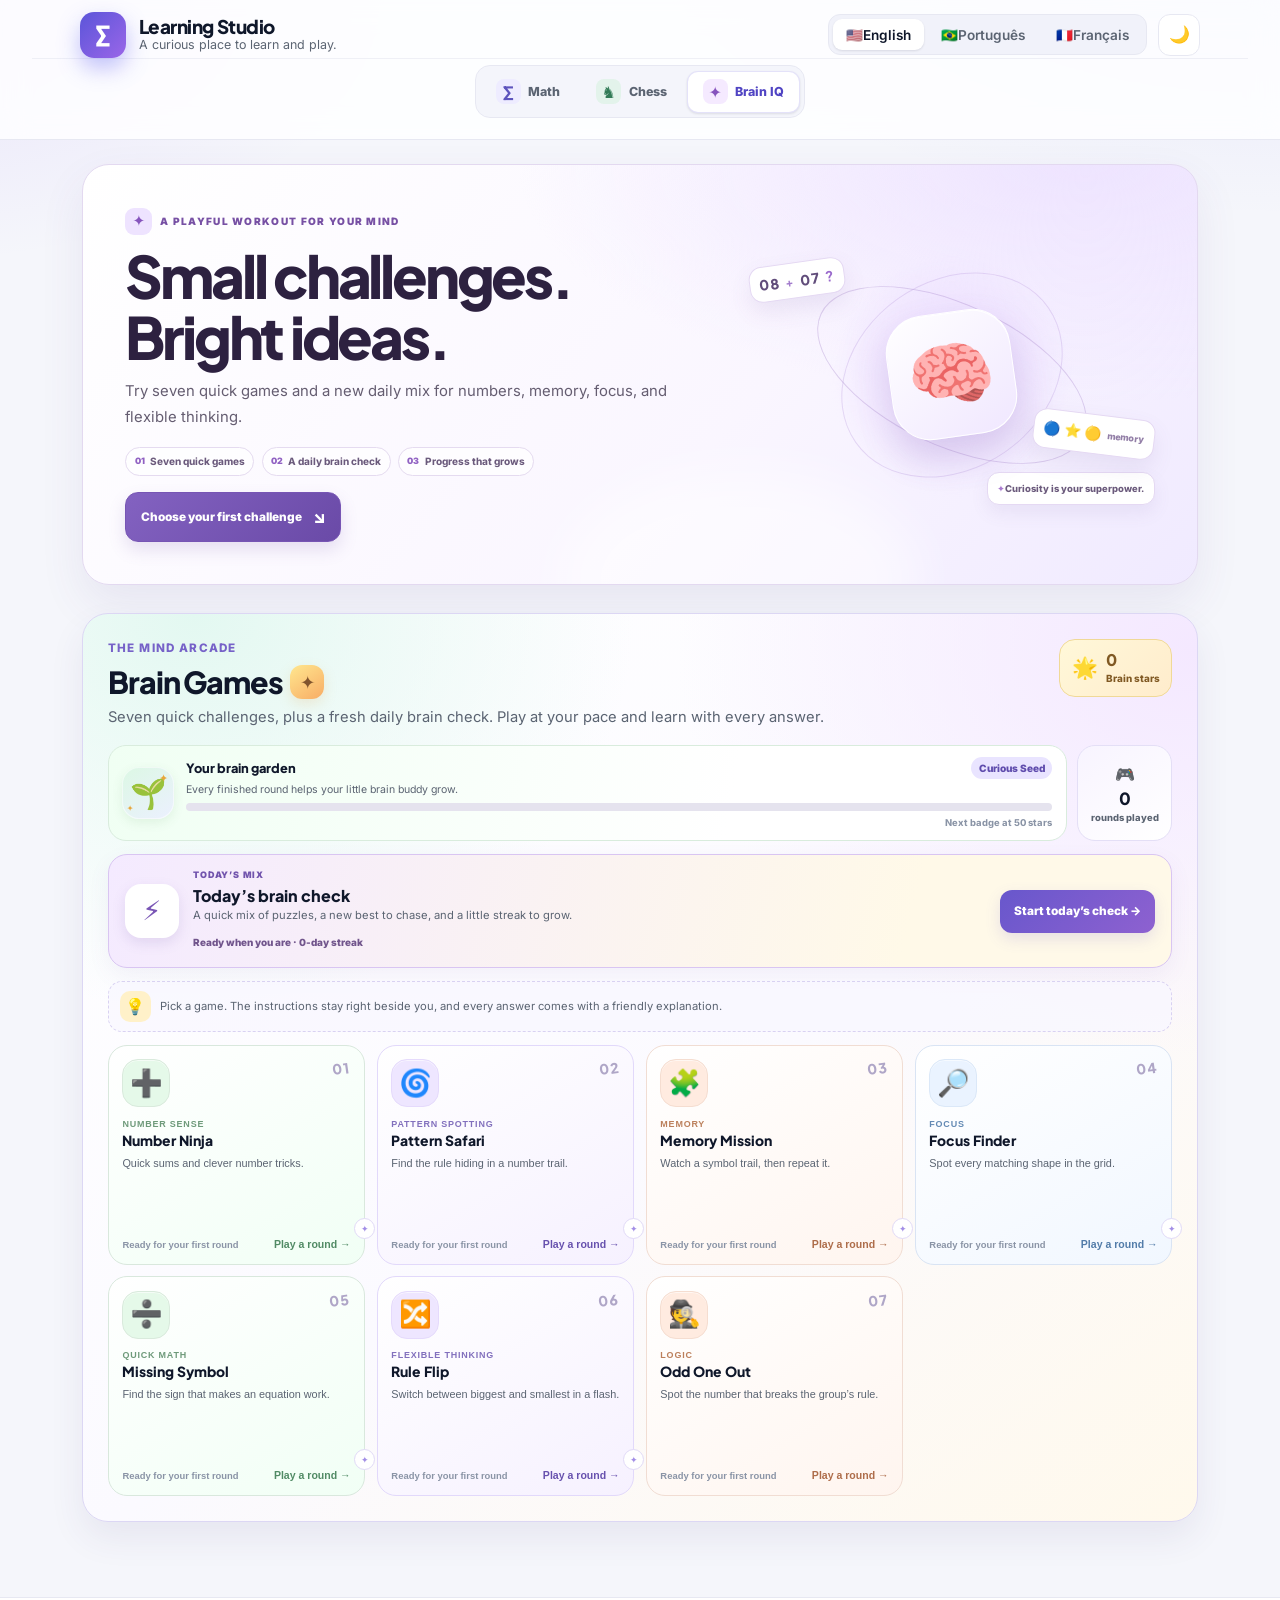
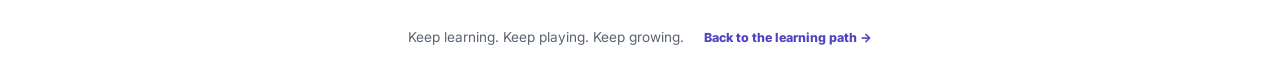
==== commit 25db1a48: "videos and news" ====
--- a/brain.html
+++ b/brain.html
@@ -42,8 +42,8 @@
       <div class="experience-hero-copy">
         <p class="experience-kicker"><span>✦</span><span data-shell-copy="brainKicker">A PLAYFUL WORKOUT FOR YOUR MIND</span></p>
         <h1 id="pageTitle" data-shell-copy="brainHeroTitle">Small challenges. Bright ideas.</h1>
-        <p class="experience-subtitle" data-shell-copy="brainHeroSubtitle">Warm up your number sense, memory, focus, and pattern-spotting. Every answer teaches you something along the way.</p>
-        <div class="experience-highlights"><span><i>01</i><span data-shell-copy="brainHighlightOne">Four quick games</span></span><span><i>02</i><span data-shell-copy="brainHighlightTwo">Friendly explanations</span></span><span><i>03</i><span data-shell-copy="brainHighlightThree">Progress that grows</span></span></div>
+        <p class="experience-subtitle" data-shell-copy="brainHeroSubtitle">Try seven quick games and a new daily mix for numbers, memory, focus, and flexible thinking.</p>
+        <div class="experience-highlights"><span><i>01</i><span data-shell-copy="brainHighlightOne">Seven quick games</span></span><span><i>02</i><span data-shell-copy="brainHighlightTwo">A daily brain check</span></span><span><i>03</i><span data-shell-copy="brainHighlightThree">Progress that grows</span></span></div>
         <a class="experience-cta" href="#brainGames"><span data-shell-copy="brainCta">Choose your first challenge</span><span aria-hidden="true">↘</span></a>
       </div>
       <div class="experience-art brain-experience-art" aria-hidden="true">
--- a/styles.css
+++ b/styles.css
@@ -1297,6 +1297,17 @@
 [data-theme="dark"] .brain-lobby-note { border-color: #47405f; background: #211e32bd; }
 .brain-note-icon { display: grid; place-items: center; flex: 0 0 31px; height: 31px; border-radius: 10px; background: #fff1c9; font-size: 1rem; }
 .brain-lobby-note p { margin: 0; color: var(--text-muted); font-size: .7rem; line-height: 1.5; }
+.brain-daily-banner { display: flex; align-items: center; gap: .9rem; margin: .35rem 0 .8rem; border: 1px solid #d9c5f2; border-radius: 19px; padding: .85rem 1rem; background: linear-gradient(105deg, #f4eaff, #fff9e8 75%); box-shadow: 0 8px 22px #7350ac12; }
+.brain-daily-icon { display: grid; place-items: center; flex: 0 0 54px; height: 54px; border-radius: 16px; background: #fff; color: #7955b5; font-size: 1.7rem; box-shadow: 0 5px 13px #7456a626; }
+.brain-daily-banner > div:nth-child(2) { flex: 1; min-width: 0; }
+.brain-daily-banner .brain-game-skill { margin: 0; color: #7254ad; }
+.brain-daily-banner h3 { margin: .12rem 0; color: var(--text); font: 800 1rem var(--font-display); }
+.brain-daily-banner p { margin: .12rem 0 .28rem; color: var(--text-muted); font-size: .7rem; line-height: 1.45; }
+.brain-daily-banner small { color: #71558c; font-size: .62rem; font-weight: 850; }
+.brain-daily-banner .brain-main-action { flex: 0 0 auto; margin: 0; }
+[data-theme="dark"] .brain-daily-banner { border-color: #5b4770; background: linear-gradient(105deg, #30223f, #343023); }
+[data-theme="dark"] .brain-daily-icon { background: #423653; color: #ead3ff; }
+[data-theme="dark"] .brain-daily-banner small { color: #d9bdf1; }
 .brain-game-grid { display: grid; grid-template-columns: repeat(4, minmax(0, 1fr)); gap: .72rem; }
 .brain-game-card { position: relative; display: flex; min-width: 0; min-height: 220px; flex-direction: column; align-items: flex-start; border: 1px solid #d9e8dd; border-radius: 19px; padding: .85rem; background: linear-gradient(150deg, #fff, #f1fff5); color: var(--text); text-align: left; cursor: pointer; transition: transform .2s ease, box-shadow .2s ease, border-color .2s ease; }
 .brain-game-card::after { position: absolute; right: -11px; bottom: 25px; width: 21px; height: 21px; border: 1px solid #e1daf7; border-radius: 50%; background: #fff; color: #a28ee6; content: '✦'; display: grid; place-items: center; font-size: .58rem; }
@@ -1337,6 +1348,8 @@
 .brain-stage-icon.peach { background: #ffebe0; }
 .brain-stage-icon.blue { background: #eaf3ff; }
 .brain-score-chip { margin-left: auto; border: 1px solid #f0d997; border-radius: 999px; padding: .4rem .62rem; background: #fff7d8; color: #805923; font-size: .69rem; font-weight: 850; white-space: nowrap; }
+.brain-timer { margin-left: auto; color: var(--text-muted); font-size: .72rem; font-weight: 850; white-space: nowrap; }
+.brain-timer + .brain-score-chip { margin-left: 0; }
 [data-theme="dark"] .brain-score-chip { border-color: #665431; background: #332d1f; color: #ffdf9d; }
 .brain-coach-banner { display: flex; align-items: center; gap: .6rem; margin-bottom: .68rem; border: 1px solid #d9d3f3; border-radius: 15px; padding: .58rem .72rem; background: linear-gradient(100deg, #f6f3ff, #fff); }
 [data-theme="dark"] .brain-coach-banner { border-color: #48405f; background: linear-gradient(100deg, #28223b, #222135); }
@@ -1416,6 +1429,12 @@
 .brain-results .section-eyebrow { margin: .65rem 0 .1rem; }
 .brain-results h3 { margin: 0; color: var(--text); font: 800 1.18rem var(--font-display); }
 .brain-result-score { margin-top: .4rem; color: #a66c26; font: 800 .92rem var(--font-display); }
+.brain-mind-meter { display: grid; justify-items: center; gap: .25rem; margin: .55rem 0; border: 1px solid #e1d3f2; border-radius: 15px; padding: .65rem .85rem; background: #f7f0ff; }
+.brain-mind-meter strong { color: #6748a1; font: 800 .9rem var(--font-display); }
+.brain-mind-meter small { max-width: 390px; color: var(--text-muted); font-size: .64rem; line-height: 1.4; }
+.brain-mind-meter span { color: #3f8a55; font-size: .67rem; font-weight: 850; }
+[data-theme="dark"] .brain-mind-meter { border-color: #58436f; background: #30233d; }
+[data-theme="dark"] .brain-mind-meter strong { color: #ddc2ff; }
 .brain-results > p { margin: .3rem 0; color: var(--text-muted); font-size: .72rem; }
 .brain-new-best { margin-top: .34rem; border-radius: 999px; padding: .32rem .6rem; background: #eaf9ed; color: #357c4b; font-size: .68rem; font-weight: 850; }
 .brain-result-growth { display: flex; align-items: center; gap: .55rem; max-width: 470px; margin: .72rem 0; border: 1px solid #dbe8d8; border-radius: 14px; padding: .55rem .7rem; background: #f4fff2; text-align: left; }
@@ -1431,6 +1450,11 @@
   .brain-game-card:nth-child(3)::after { display: grid; }
 }
 @media (max-width: 640px) {
+  .brain-daily-banner { align-items: flex-start; flex-wrap: wrap; gap: .6rem; padding: .72rem; }
+  .brain-daily-icon { flex-basis: 42px; height: 42px; font-size: 1.3rem; }
+  .brain-daily-banner .brain-main-action { width: 100%; }
+  .brain-stage-heading { flex-wrap: wrap; }
+  .brain-timer { margin-left: 0; }
   .brain-games-hub { margin: 1.8rem 0 2rem; }
   .brain-games-app { border-radius: 21px; padding: .8rem; }
   .brain-heading { gap: .5rem; }
